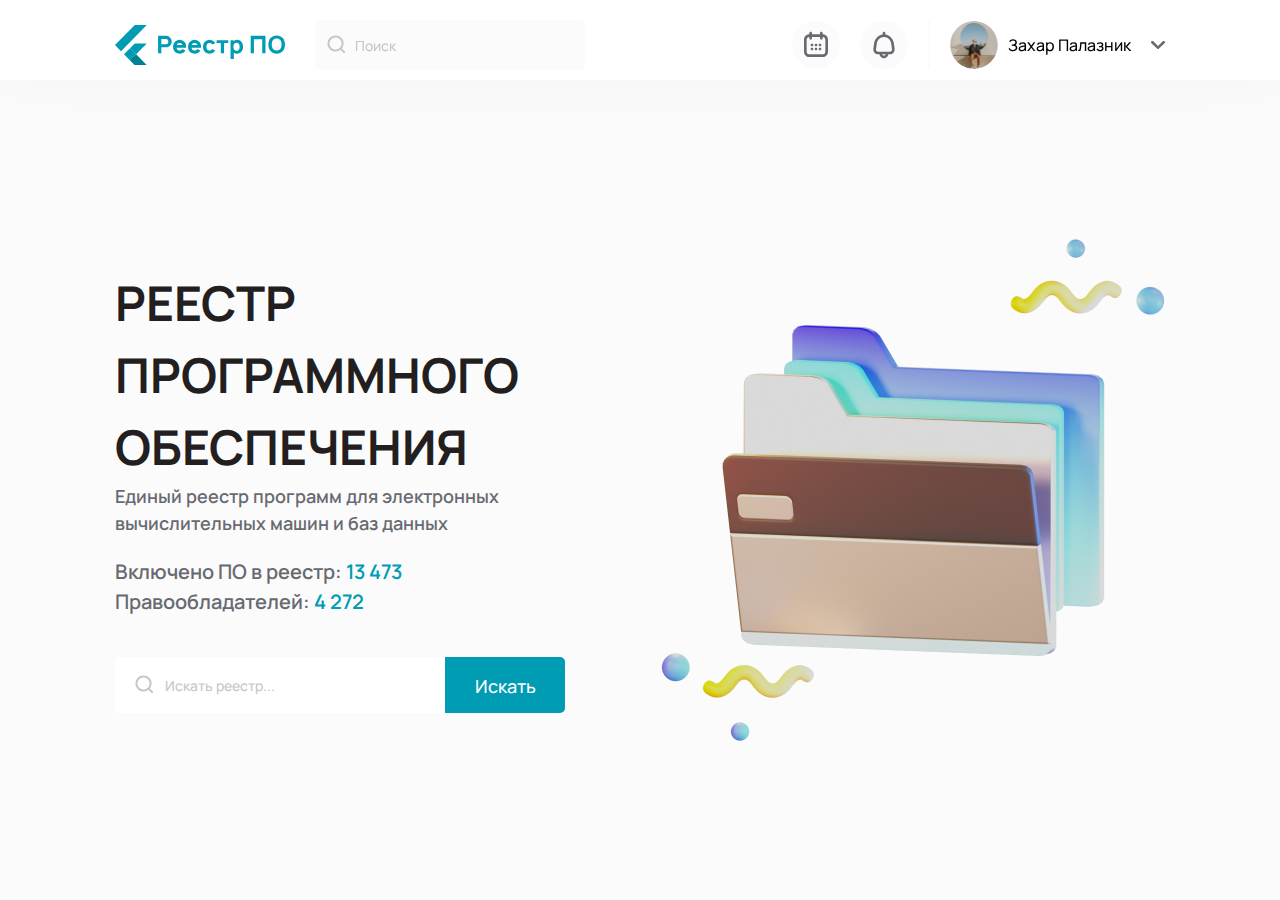
==== index.html @ 606c5840 "feat: add information" ====
<!DOCTYPE html>
<html lang="ru">
  <head>
    <meta charset="UTF-8" />
    <meta http-equiv="X-UA-Compatible" content="IE=edge" />
    <meta name="viewport" content="width=device-width, initial-scale=1.0" />
    <link rel="icon" href="./assets/favicon.svg" />
    <link rel="stylesheet" href="./assets/reset.css" />
    <link rel="stylesheet" href="./assets/font.css" />
    <link rel="stylesheet" href="style.css" />
    <script src="./script.js" type="module"></script>
    <title>Software registry</title>
  </head>
  <body>
    <header class="header">
      <div class="header__wrapper wrapper">
        <div class="header__left-side">
          <a href="#" class="left-side__logo"></a>
          <input type="text" class="left-side__search" placeholder="Поиск" />
        </div>
        <div class="header__right-side">
          <div class="right-side__notes-calendar"></div>
          <div class="right-side__bell"></div>
          <div class="right-side__separation"></div>
          <div class="right-side__info">
            <div class="info__logo"></div>
            <div class="info__name">
              <span class="user-name">Захар Палазник</span>
              <span class="upper-arrow"></span>
            </div>
          </div>
        </div>
      </div>
    </header>
    <section class="information">
      <div class="information__wrapper wrapper">
        <div class="information__right-side">
          <h1 class="right-side__title">Реестр программного обеспечения</h1>
          <p class="right-side__text">
            Единый реестр программ для электронных вычислительных машин и баз
            данных
          </p>
          <p class="right-side__text">
            Включено ПО в реестр: <span class="counter">13 473</span>
          </p>
          <p class="right-side__text">
            Правообладателей: <span class="counter">4 272</span>
          </p>
          <div class="right-side__search-block">
            <input
              type="text"
              class="search-area"
              placeholder="Искать реестр..."
            />
            <button class="search-button">Искать</button>
          </div>
        </div>
        <div class="information__left-side">
          <img
            src="./assets/images/3d-office-work.png"
            class="left-side__office-work"
            alt=""
          />
        </div>
      </div>
    </section>
  </body>
</html>
---- assets/font.css ----
@font-face {
  font-family: 'Manrope';
  src: local('Manrope'),
    url('./font/Manrope-ExtraLight.ttf') format('truetype');
  font-weight: 200;
  font-style: normal;
}

@font-face {
  font-family: 'Manrope';
  src: local('Manrope'),
    url('./font/Manrope-Light.ttf') format('truetype');
  font-weight: 300;
  font-style: normal;
}

@font-face {
  font-family: 'Manrope';
  src: local('Manrope'),
    url('./font/Manrope-Regular.ttf') format('truetype');
  font-weight: 400;
  font-style: normal;
}

@font-face {
  font-family: 'Manrope';
  src: local('Manrope'),
    url('./font/Manrope-Medium.ttf') format('truetype');
  font-weight: 500;
  font-style: normal;
}

@font-face {
  font-family: 'Manrope';
  src: local('Manrope'),
    url('./font/Manrope-SemiBold.ttf') format('truetype');
  font-weight: 600;
  font-style: normal;
}

@font-face {
  font-family: 'Manrope';
  src: local('Manrope'),
    url('./font/Manrope-Bold.ttf') format('truetype');
  font-weight: 700;
  font-style: normal;
}

@font-face {
  font-family: 'Manrope';
  src: local('Manrope'),
    url('./font/Manrope-ExtraBold.ttf') format('truetype');
  font-weight: 800;
  font-style: normal;
}
---- style.css ----
body {
  font-family: 'Manrope', sans-serif;
}

html {
  font-size: 10px;
}

body {
  font-size: 1.6rem;
  font-weight: 500;
  background-color: #ffffff;
}

input {
  outline: none;
  border: none;
  font-size: 1.4rem;
  font-weight: 500;
}

input::-webkit-input-placeholder {
  color: #c6c6c6;
}

input:-ms-input-placeholder {
  color: #c6c6c6;
}

input::-ms-input-placeholder {
  color: #c6c6c6;
}

input::placeholder {
  color: #c6c6c6;
}

h1 {
  font-size: 4.8rem;
  font-weight: 700;
  color: #231f20;
}

h2 {
  font-size: 3.6rem;
  font-weight: 700;
  color: #231f20;
}

.wrapper {
  position: relative;
  max-width: 1400px;
  margin: 0 auto;
}

header {
  width: 100%;
  height: 80px;
  background-color: #ffffff;
  -webkit-filter: drop-shadow(0px 4px 30px rgba(198, 199, 209, 0.1));
          filter: drop-shadow(0px 4px 30px rgba(198, 199, 209, 0.1));
}

.header__wrapper {
  display: -webkit-box;
  display: -ms-flexbox;
  display: flex;
  -webkit-box-pack: justify;
      -ms-flex-pack: justify;
          justify-content: space-between;
  -webkit-box-align: center;
      -ms-flex-align: center;
          align-items: center;
  -webkit-box-orient: horizontal;
  -webkit-box-direction: normal;
      -ms-flex-direction: row;
          flex-direction: row;
  -ms-flex-wrap: nowrap;
      flex-wrap: nowrap;
  width: 100%;
  padding: 20px 115px 20px 115px;
}

.header__wrapper .header__left-side {
  position: relative;
  display: -webkit-box;
  display: -ms-flexbox;
  display: flex;
  -webkit-box-pack: left;
      -ms-flex-pack: left;
          justify-content: left;
  -webkit-box-align: center;
      -ms-flex-align: center;
          align-items: center;
  -webkit-box-orient: horizontal;
  -webkit-box-direction: normal;
      -ms-flex-direction: row;
          flex-direction: row;
  -ms-flex-wrap: nowrap;
      flex-wrap: nowrap;
  width: 100%;
}

.header__wrapper .header__left-side::before {
  z-index: 9;
  position: absolute;
  top: 50%;
  left: 210px;
  width: 24px;
  height: 24px;
  content: '';
  background: no-repeat center/cover url("./assets/icons/search.svg");
  -webkit-transform: translateY(-50%);
          transform: translateY(-50%);
}

.header__wrapper .header__left-side .left-side__logo {
  width: 170px;
  height: 40px;
  background: no-repeat center url("./assets/logo.svg");
}

.header__wrapper .header__left-side .left-side__search {
  position: relative;
  width: 270px;
  padding: 14.5px 186px 14.5px 40px;
  margin: 0 30px;
  border-radius: 5px;
  background-color: #fbfbfb;
}

.header__wrapper .header__right-side {
  display: -webkit-box;
  display: -ms-flexbox;
  display: flex;
  -webkit-box-pack: right;
      -ms-flex-pack: right;
          justify-content: right;
  -webkit-box-align: center;
      -ms-flex-align: center;
          align-items: center;
  -webkit-box-orient: horizontal;
  -webkit-box-direction: normal;
      -ms-flex-direction: row;
          flex-direction: row;
  -ms-flex-wrap: nowrap;
      flex-wrap: nowrap;
  width: 100%;
}

.header__wrapper .header__right-side .right-side__notes-calendar {
  width: 48px;
  height: 48px;
  padding: 12px;
  border-radius: 50%;
  background: #fbfbfb no-repeat center url("./assets/icons/notes-calendar.svg");
  cursor: pointer;
}

.header__wrapper .header__right-side .right-side__bell {
  width: 48px;
  height: 48px;
  padding: 12px;
  margin: 0 20px;
  border-radius: 50%;
  background: #fbfbfb no-repeat center url("./assets/icons/bell.svg");
  cursor: pointer;
}

.header__wrapper .header__right-side .right-side__separation {
  width: 2px;
  height: 48px;
  background-color: #fbfbfb;
}

.header__wrapper .header__right-side .right-side__info {
  display: -webkit-box;
  display: -ms-flexbox;
  display: flex;
  -webkit-box-pack: right;
      -ms-flex-pack: right;
          justify-content: right;
  -webkit-box-align: center;
      -ms-flex-align: center;
          align-items: center;
  -webkit-box-orient: horizontal;
  -webkit-box-direction: normal;
      -ms-flex-direction: row;
          flex-direction: row;
  -ms-flex-wrap: nowrap;
      flex-wrap: nowrap;
  -webkit-column-gap: 10px;
          column-gap: 10px;
  margin: 0 0 0 20px;
}

.header__wrapper .header__right-side .right-side__info .info__logo {
  width: 48px;
  height: 48px;
  border-radius: 50%;
  background: no-repeat center url("./assets/images/user.png");
}

.header__wrapper .header__right-side .right-side__info .info__name {
  display: -webkit-box;
  display: -ms-flexbox;
  display: flex;
  -webkit-box-pack: right;
      -ms-flex-pack: right;
          justify-content: right;
  -webkit-box-align: center;
      -ms-flex-align: center;
          align-items: center;
  -webkit-box-orient: horizontal;
  -webkit-box-direction: normal;
      -ms-flex-direction: row;
          flex-direction: row;
  -ms-flex-wrap: nowrap;
      flex-wrap: nowrap;
}

.header__wrapper .header__right-side .right-side__info .info__name .user-name {
  font-size: 1.6rem;
  font-weight: 500;
}

.header__wrapper .header__right-side .right-side__info .info__name .upper-arrow {
  width: 14px;
  height: 8px;
  margin-left: 20px;
  background: no-repeat center url("./assets/icons/upper-arrow.svg");
  cursor: pointer;
}

.information {
  width: 100%;
  height: calc(100vh - 80px);
  background-color: #fbfbfb;
}

.information__wrapper {
  display: -webkit-box;
  display: -ms-flexbox;
  display: flex;
  -webkit-box-pack: justify;
      -ms-flex-pack: justify;
          justify-content: space-between;
  -webkit-box-align: center;
      -ms-flex-align: center;
          align-items: center;
  -webkit-box-orient: horizontal;
  -webkit-box-direction: normal;
      -ms-flex-direction: row;
          flex-direction: row;
  -ms-flex-wrap: nowrap;
      flex-wrap: nowrap;
  width: 100%;
  height: 100%;
  padding: 0 115px;
}

.information__wrapper .information__right-side {
  width: 450px;
  font-size: 0;
}

.information__wrapper .information__right-side .right-side__title {
  text-transform: uppercase;
}

.information__wrapper .information__right-side .right-side__text {
  font-size: 1.8rem;
  font-weight: 600;
  color: #676a71;
}

.information__wrapper .information__right-side .right-side__text:first-of-type {
  margin-bottom: 20px;
}

.information__wrapper .information__right-side .right-side__text:not(.right-side__text:nth-of-type(1)) {
  font-size: 2rem;
  font-weight: 600;
}

.information__wrapper .information__right-side .right-side__text:last-of-type {
  margin-bottom: 40px;
}

.information__wrapper .information__right-side .right-side__text .counter {
  color: #009cb4;
}

.information__wrapper .information__right-side .right-side__search-block {
  position: relative;
  display: -webkit-box;
  display: -ms-flexbox;
  display: flex;
  -webkit-box-pack: right;
      -ms-flex-pack: right;
          justify-content: right;
  -webkit-box-align: center;
      -ms-flex-align: center;
          align-items: center;
  -webkit-box-orient: horizontal;
  -webkit-box-direction: normal;
      -ms-flex-direction: row;
          flex-direction: row;
  -ms-flex-wrap: nowrap;
      flex-wrap: nowrap;
  height: 56px;
}

.information__wrapper .information__right-side .right-side__search-block::before {
  z-index: 9;
  position: absolute;
  top: 50%;
  left: 17.5px;
  width: 24px;
  height: 24px;
  content: '';
  background: no-repeat center/cover url("./assets/icons/search.svg");
  -webkit-transform: translateY(-50%);
          transform: translateY(-50%);
}

.information__wrapper .information__right-side .right-side__search-block .search-area {
  width: 330px;
  height: 100%;
  padding: 14.5px 17.5px 14.5px 50px;
  border-top-left-radius: 5px;
  border-bottom-left-radius: 5px;
  background-color: #ffffff;
}

.information__wrapper .information__right-side .right-side__search-block .search-button {
  width: 120px;
  height: 100%;
  padding: 15.5px 27.5px;
  outline: none;
  border: none;
  border-top-right-radius: 5px;
  border-bottom-right-radius: 5px;
  font-size: 1.8rem;
  font-weight: 500;
  color: #ffffff;
  background-color: #009cb4;
  cursor: pointer;
}

.information__wrapper .information__left-side {
  width: 505px;
  height: 502px;
}

.information__wrapper .information__left-side .left-side__office-work {
  -o-object-fit: cover;
     object-fit: cover;
}
/*# sourceMappingURL=style.css.map */
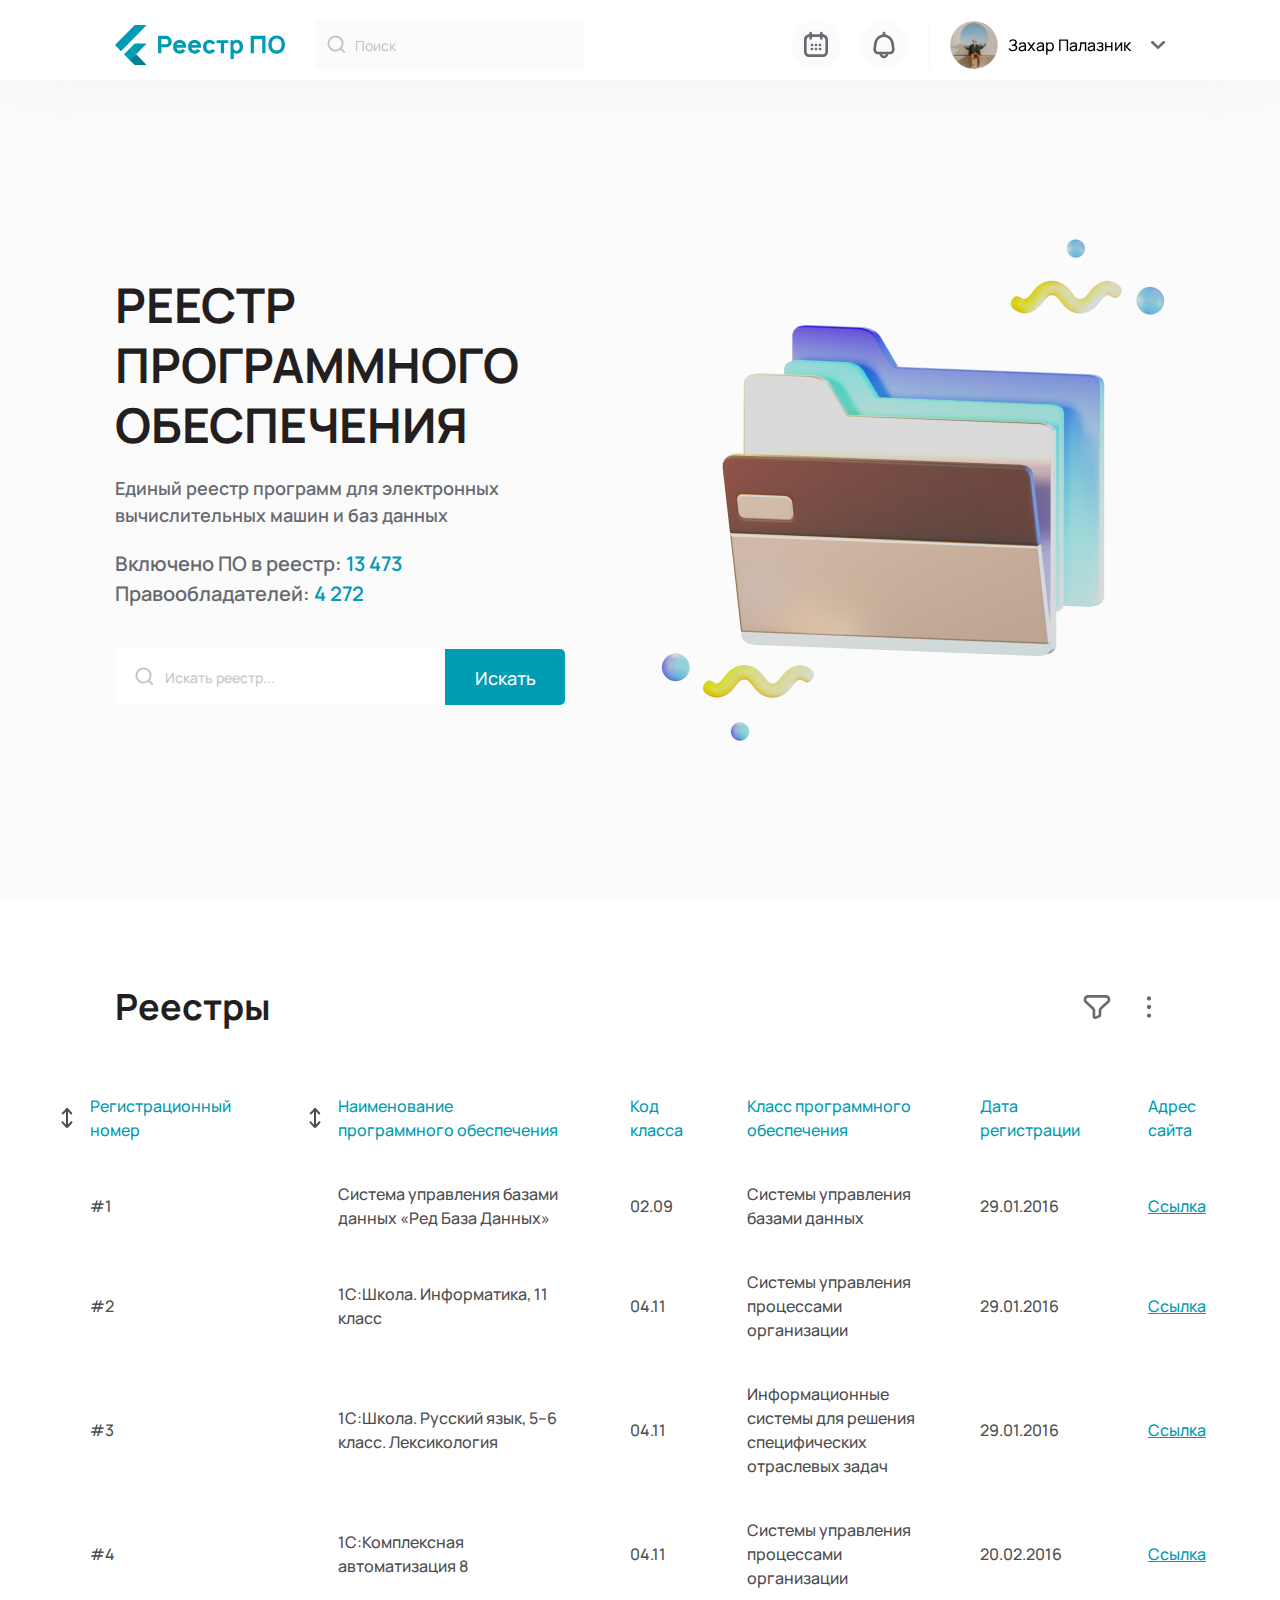
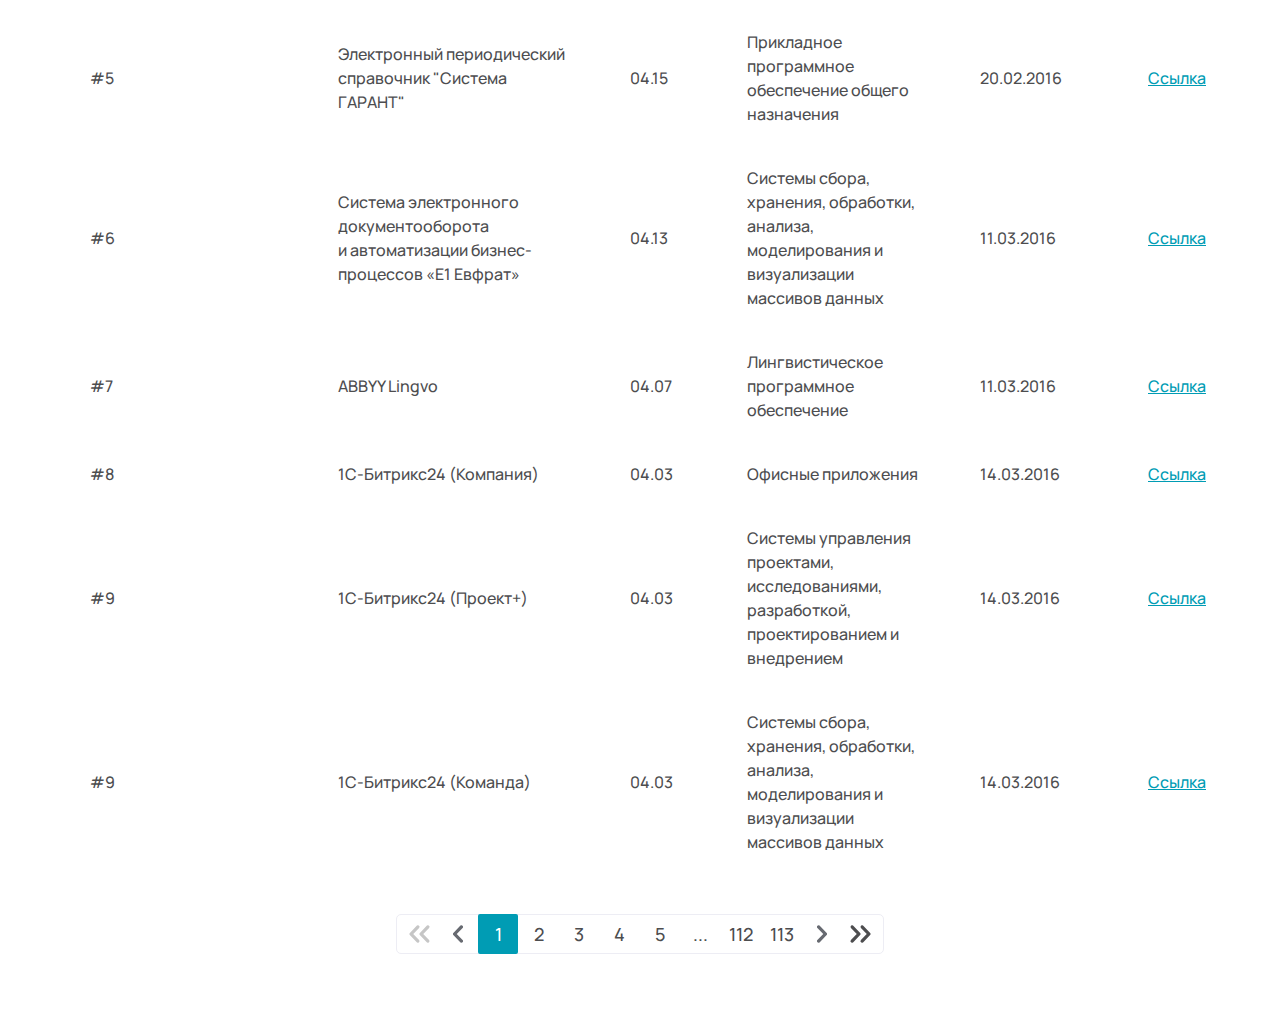
==== commit d344b94b: "feat: add registers" ====
--- a/index.html
+++ b/index.html
@@ -34,19 +34,19 @@
     </header>
     <section class="information">
       <div class="information__wrapper wrapper">
-        <div class="information__right-side">
-          <h1 class="right-side__title">Реестр программного обеспечения</h1>
-          <p class="right-side__text">
+        <div class="information__left-side">
+          <h1 class="left-side__title">Реестр программного обеспечения</h1>
+          <p class="left-side__text">
             Единый реестр программ для электронных вычислительных машин и баз
             данных
           </p>
-          <p class="right-side__text">
+          <p class="left-side__text">
             Включено ПО в реестр: <span class="counter">13 473</span>
           </p>
-          <p class="right-side__text">
+          <p class="left-side__text">
             Правообладателей: <span class="counter">4 272</span>
           </p>
-          <div class="right-side__search-block">
+          <div class="left-side__search-block">
             <input
               type="text"
               class="search-area"
@@ -55,7 +55,7 @@
             <button class="search-button">Искать</button>
           </div>
         </div>
-        <div class="information__left-side">
+        <div class="information__right-side">
           <img
             src="./assets/images/3d-office-work.png"
             class="left-side__office-work"
@@ -64,5 +64,142 @@
         </div>
       </div>
     </section>
+    <section class="registers">
+      <div class="registers__wrapper wrapper">
+        <div class="registers__title">
+          <h2 class="title__description">Реестры</h2>
+          <div class="title__filter">
+            <span class="icon-filter"></span>
+            <span class="icon-dots"></span>
+          </div>
+        </div>
+        <div class="registers__table">
+          <ul class="table__title">
+            <li class="serial-number-t">Регистрационный номер</li>
+            <li class="name-t">Наименование программного обеспечения</li>
+            <li class="code-t">Код класса</li>
+            <li class="class-t">Класс программного обеспечения</li>
+            <li class="date-t">Дата регистрации</li>
+            <li class="link-t">Адрес сайта</li>
+          </ul>
+          <ul class="table__description">
+            <li class="serial-number-d">#1</li>
+            <li class="name-d">
+              Система управления базами данных «Ред База Данных»
+            </li>
+            <li class="code-d">02.09</li>
+            <li class="class-d">Системы управления базами данных</li>
+            <li class="date-d">29.01.2016</li>
+            <li class="link-d"><a href="#">Ссылка</a></li>
+          </ul>
+          <ul class="table__description">
+            <li class="serial-number-d">#2</li>
+            <li class="name-d">1С:Школа. Информатика, 11 класс</li>
+            <li class="code-d">04.11</li>
+            <li class="class-d">Системы управления процессами организации</li>
+            <li class="date-d">29.01.2016</li>
+            <li class="link-d"><a href="#">Ссылка</a></li>
+          </ul>
+          <ul class="table__description">
+            <li class="serial-number-d">#3</li>
+            <li class="name-d">
+              1С:Школа. Русский язык, 5–6 класс. Лексикология
+            </li>
+            <li class="code-d">04.11</li>
+            <li class="class-d">
+              Информационные системы для решения специфических отраслевых задач
+            </li>
+            <li class="date-d">29.01.2016</li>
+            <li class="link-d"><a href="#">Ссылка</a></li>
+          </ul>
+          <ul class="table__description">
+            <li class="serial-number-d">#4</li>
+            <li class="name-d">1С:Комплексная автоматизация 8</li>
+            <li class="code-d">04.11</li>
+            <li class="class-d">Системы управления процессами организации</li>
+            <li class="date-d">20.02.2016</li>
+            <li class="link-d"><a href="#">Ссылка</a></li>
+          </ul>
+          <ul class="table__description">
+            <li class="serial-number-d">#5</li>
+            <li class="name-d">
+              Электронный периодический справочник "Система ГАРАНТ"
+            </li>
+            <li class="code-d">04.15</li>
+            <li class="class-d">
+              Прикладное программное обеспечение общего назначения
+            </li>
+            <li class="date-d">20.02.2016</li>
+            <li class="link-d"><a href="#">Ссылка</a></li>
+          </ul>
+          <ul class="table__description">
+            <li class="serial-number-d">#6</li>
+            <li class="name-d">
+              Система электронного документооборота и автоматизации
+              бизнес-процессов «Е1 Евфрат»
+            </li>
+            <li class="code-d">04.13</li>
+            <li class="class-d">
+              Системы сбора, хранения, обработки, анализа, моделирования и
+              визуализации массивов данных
+            </li>
+            <li class="date-d">11.03.2016</li>
+            <li class="link-d"><a href="#">Ссылка</a></li>
+          </ul>
+          <ul class="table__description">
+            <li class="serial-number-d">#7</li>
+            <li class="name-d">ABBYY Lingvo</li>
+            <li class="code-d">04.07</li>
+            <li class="class-d">Лингвистическое программное обеспечение</li>
+            <li class="date-d">11.03.2016</li>
+            <li class="link-d"><a href="#">Ссылка</a></li>
+          </ul>
+          <ul class="table__description">
+            <li class="serial-number-d">#8</li>
+            <li class="name-d">1С-Битрикс24 (Компания)</li>
+            <li class="code-d">04.03</li>
+            <li class="class-d">Офисные приложения</li>
+            <li class="date-d">14.03.2016</li>
+            <li class="link-d"><a href="#">Ссылка</a></li>
+          </ul>
+          <ul class="table__description">
+            <li class="serial-number-d">#9</li>
+            <li class="name-d">1С-Битрикс24 (Проект+)</li>
+            <li class="code-d">04.03</li>
+            <li class="class-d">
+              Системы управления проектами, исследованиями, разработкой,
+              проектированием и внедрением
+            </li>
+            <li class="date-d">14.03.2016</li>
+            <li class="link-d"><a href="#">Ссылка</a></li>
+          </ul>
+          <ul class="table__description">
+            <li class="serial-number-d">#9</li>
+            <li class="name-d">1С-Битрикс24 (Команда)</li>
+            <li class="code-d">04.03</li>
+            <li class="class-d">
+              Системы сбора, хранения, обработки, анализа, моделирования и
+              визуализации массивов данных
+            </li>
+            <li class="date-d">14.03.2016</li>
+            <li class="link-d"><a href="#">Ссылка</a></li>
+          </ul>
+        </div>
+        <ul class="registers__pagination">
+          <li class="pagination__chevron-left"></li>
+          <li class="pagination__arrow-left"></li>
+          <li class="pagination__number number-active">1</li>
+          <li class="pagination__number">2</li>
+          <li class="pagination__number">3</li>
+          <li class="pagination__number">4</li>
+          <li class="pagination__number">5</li>
+          <li class="pagination__dots">...</li>
+          <li class="pagination__number">112</li>
+          <li class="pagination__number">113</li>
+          <li class="pagination__arrow-right"></li>
+          <li class="pagination__chevron-right"></li>
+        </ul>
+      </div>
+    </section>
   </body>
 </html>
--- a/style.css
+++ b/style.css
@@ -10,6 +10,18 @@
   font-size: 1.6rem;
   font-weight: 500;
   background-color: #ffffff;
+}
+
+h1 {
+  font-size: 4.8rem;
+  font-weight: 700;
+  color: #231f20;
+}
+
+h2 {
+  font-size: 3.6rem;
+  font-weight: 700;
+  color: #231f20;
 }
 
 input {
@@ -33,18 +45,6 @@
 
 input::placeholder {
   color: #c6c6c6;
-}
-
-h1 {
-  font-size: 4.8rem;
-  font-weight: 700;
-  color: #231f20;
-}
-
-h2 {
-  font-size: 3.6rem;
-  font-weight: 700;
-  color: #231f20;
 }
 
 .wrapper {
@@ -259,39 +259,41 @@
   padding: 0 115px;
 }
 
-.information__wrapper .information__right-side {
+.information__wrapper .information__left-side {
   width: 450px;
   font-size: 0;
 }
 
-.information__wrapper .information__right-side .right-side__title {
+.information__wrapper .information__left-side .left-side__title {
   text-transform: uppercase;
-}
-
-.information__wrapper .information__right-side .right-side__text {
+  line-height: 6rem;
+  margin-bottom: 20px;
+}
+
+.information__wrapper .information__left-side .left-side__text {
   font-size: 1.8rem;
   font-weight: 600;
   color: #676a71;
 }
 
-.information__wrapper .information__right-side .right-side__text:first-of-type {
+.information__wrapper .information__left-side .left-side__text:first-of-type {
   margin-bottom: 20px;
 }
 
-.information__wrapper .information__right-side .right-side__text:not(.right-side__text:nth-of-type(1)) {
+.information__wrapper .information__left-side .left-side__text:not(.left-side__text:nth-of-type(1)) {
   font-size: 2rem;
   font-weight: 600;
 }
 
-.information__wrapper .information__right-side .right-side__text:last-of-type {
+.information__wrapper .information__left-side .left-side__text:last-of-type {
   margin-bottom: 40px;
 }
 
-.information__wrapper .information__right-side .right-side__text .counter {
+.information__wrapper .information__left-side .left-side__text .counter {
   color: #009cb4;
 }
 
-.information__wrapper .information__right-side .right-side__search-block {
+.information__wrapper .information__left-side .left-side__search-block {
   position: relative;
   display: -webkit-box;
   display: -ms-flexbox;
@@ -311,7 +313,7 @@
   height: 56px;
 }
 
-.information__wrapper .information__right-side .right-side__search-block::before {
+.information__wrapper .information__left-side .left-side__search-block::before {
   z-index: 9;
   position: absolute;
   top: 50%;
@@ -324,7 +326,7 @@
           transform: translateY(-50%);
 }
 
-.information__wrapper .information__right-side .right-side__search-block .search-area {
+.information__wrapper .information__left-side .left-side__search-block .search-area {
   width: 330px;
   height: 100%;
   padding: 14.5px 17.5px 14.5px 50px;
@@ -333,7 +335,7 @@
   background-color: #ffffff;
 }
 
-.information__wrapper .information__right-side .right-side__search-block .search-button {
+.information__wrapper .information__left-side .left-side__search-block .search-button {
   width: 120px;
   height: 100%;
   padding: 15.5px 27.5px;
@@ -348,13 +350,283 @@
   cursor: pointer;
 }
 
-.information__wrapper .information__left-side {
+.information__wrapper .information__right-side {
   width: 505px;
   height: 502px;
 }
 
-.information__wrapper .information__left-side .left-side__office-work {
+.information__wrapper .information__right-side .left-side__office-work {
   -o-object-fit: cover;
      object-fit: cover;
 }
+
+.registers {
+  width: 100%;
+  background-color: #ffffff;
+}
+
+.registers__wrapper {
+  display: -webkit-box;
+  display: -ms-flexbox;
+  display: flex;
+  -webkit-box-pack: justify;
+      -ms-flex-pack: justify;
+          justify-content: space-between;
+  -webkit-box-align: center;
+      -ms-flex-align: center;
+          align-items: center;
+  -webkit-box-orient: vertical;
+  -webkit-box-direction: normal;
+      -ms-flex-direction: column;
+          flex-direction: column;
+  -ms-flex-wrap: nowrap;
+      flex-wrap: nowrap;
+  padding: 80px 115px;
+}
+
+.registers__wrapper .registers__title {
+  display: -webkit-box;
+  display: -ms-flexbox;
+  display: flex;
+  -webkit-box-pack: justify;
+      -ms-flex-pack: justify;
+          justify-content: space-between;
+  -webkit-box-align: center;
+      -ms-flex-align: center;
+          align-items: center;
+  -webkit-box-orient: horizontal;
+  -webkit-box-direction: normal;
+      -ms-flex-direction: row;
+          flex-direction: row;
+  -ms-flex-wrap: nowrap;
+      flex-wrap: nowrap;
+  width: 100%;
+  margin-bottom: 40px;
+}
+
+.registers__wrapper .registers__title .title__filter {
+  display: -webkit-box;
+  display: -ms-flexbox;
+  display: flex;
+  -webkit-box-pack: end;
+      -ms-flex-pack: end;
+          justify-content: flex-end;
+  -webkit-box-align: center;
+      -ms-flex-align: center;
+          align-items: center;
+  -webkit-box-orient: horizontal;
+  -webkit-box-direction: normal;
+      -ms-flex-direction: row;
+          flex-direction: row;
+  -ms-flex-wrap: nowrap;
+      flex-wrap: nowrap;
+  -webkit-column-gap: 20px;
+          column-gap: 20px;
+  width: 100%;
+}
+
+.registers__wrapper .registers__title .title__filter .icon-filter,
+.registers__wrapper .registers__title .title__filter .icon-dots {
+  width: 32px;
+  height: 32px;
+  cursor: pointer;
+}
+
+.registers__wrapper .registers__title .title__filter .icon-filter {
+  background: no-repeat center url("./assets/icons/filter.svg");
+}
+
+.registers__wrapper .registers__title .title__filter .icon-dots {
+  background: no-repeat center url("./assets/icons/three-dots-vertical.svg");
+}
+
+.registers__wrapper .registers__table {
+  display: -webkit-box;
+  display: -ms-flexbox;
+  display: flex;
+  -webkit-box-pack: justify;
+      -ms-flex-pack: justify;
+          justify-content: space-between;
+  -webkit-box-align: start;
+      -ms-flex-align: start;
+          align-items: flex-start;
+  -webkit-box-orient: vertical;
+  -webkit-box-direction: normal;
+      -ms-flex-direction: column;
+          flex-direction: column;
+  -ms-flex-wrap: nowrap;
+      flex-wrap: nowrap;
+  margin-bottom: 40px;
+}
+
+.registers__wrapper .registers__table .table__title,
+.registers__wrapper .registers__table .table__description {
+  display: -webkit-box;
+  display: -ms-flexbox;
+  display: flex;
+  -webkit-box-pack: justify;
+      -ms-flex-pack: justify;
+          justify-content: space-between;
+  -webkit-box-align: center;
+      -ms-flex-align: center;
+          align-items: center;
+  -webkit-box-orient: horizontal;
+  -webkit-box-direction: normal;
+      -ms-flex-direction: row;
+          flex-direction: row;
+  -ms-flex-wrap: nowrap;
+      flex-wrap: nowrap;
+  -webkit-column-gap: 60px;
+          column-gap: 60px;
+  width: 100%;
+  font-size: 0;
+}
+
+.registers__wrapper .registers__table .table__title li,
+.registers__wrapper .registers__table .table__description li {
+  padding: 20px 0;
+  font-size: 1.6rem;
+  font-weight: 500;
+  color: #4d4d4f;
+}
+
+.registers__wrapper .registers__table .table__title li:nth-child(1),
+.registers__wrapper .registers__table .table__description li:nth-child(1) {
+  padding-left: 35px;
+  width: 188px;
+}
+
+.registers__wrapper .registers__table .table__title li:nth-child(2),
+.registers__wrapper .registers__table .table__description li:nth-child(2) {
+  padding-left: 35px;
+  width: 267px;
+}
+
+.registers__wrapper .registers__table .table__title li:nth-child(3),
+.registers__wrapper .registers__table .table__description li:nth-child(3) {
+  width: 57px;
+}
+
+.registers__wrapper .registers__table .table__title li:nth-child(4),
+.registers__wrapper .registers__table .table__description li:nth-child(4) {
+  width: 173px;
+}
+
+.registers__wrapper .registers__table .table__title li:nth-child(5),
+.registers__wrapper .registers__table .table__description li:nth-child(5) {
+  width: 108px;
+}
+
+.registers__wrapper .registers__table .table__title li:nth-child(6),
+.registers__wrapper .registers__table .table__description li:nth-child(6) {
+  width: 77px;
+}
+
+.registers__wrapper .registers__table .table__title .link-d a,
+.registers__wrapper .registers__table .table__description .link-d a {
+  color: #009cb4;
+}
+
+.registers__wrapper .registers__table .table__title li {
+  position: relative;
+  color: #009cb4;
+}
+
+.registers__wrapper .registers__table .table__title li:nth-child(1)::before, .registers__wrapper .registers__table .table__title li:nth-child(2)::before {
+  z-index: 9;
+  position: absolute;
+  top: 50%;
+  left: 0;
+  width: 24px;
+  height: 24px;
+  content: '';
+  background: no-repeat center/cover url("./assets/icons/arrow-left-right.svg");
+  -webkit-transform: translateY(-50%) rotate(90deg);
+          transform: translateY(-50%) rotate(90deg);
+  cursor: pointer;
+}
+
+.registers__wrapper .registers__pagination {
+  display: -webkit-box;
+  display: -ms-flexbox;
+  display: flex;
+  -webkit-box-pack: justify;
+      -ms-flex-pack: justify;
+          justify-content: space-between;
+  -webkit-box-align: center;
+      -ms-flex-align: center;
+          align-items: center;
+  -webkit-box-orient: horizontal;
+  -webkit-box-direction: normal;
+      -ms-flex-direction: row;
+          flex-direction: row;
+  -ms-flex-wrap: nowrap;
+      flex-wrap: nowrap;
+  width: 488px;
+  height: 40px;
+  border: 1px solid #ededf4;
+  border-radius: 5px;
+  font-size: 0;
+}
+
+.registers__wrapper .registers__pagination li {
+  display: -webkit-box;
+  display: -ms-flexbox;
+  display: flex;
+  -webkit-box-pack: center;
+      -ms-flex-pack: center;
+          justify-content: center;
+  -webkit-box-align: center;
+      -ms-flex-align: center;
+          align-items: center;
+  -webkit-box-orient: horizontal;
+  -webkit-box-direction: normal;
+      -ms-flex-direction: row;
+          flex-direction: row;
+  -ms-flex-wrap: nowrap;
+      flex-wrap: nowrap;
+  width: 40px;
+  height: 40px;
+  border-radius: 2px;
+  font-size: 1.8rem;
+  font-weight: 500;
+  color: #4d4d4f;
+}
+
+.registers__wrapper .registers__pagination li:not(.pagination__dots) {
+  cursor: pointer;
+}
+
+.registers__wrapper .registers__pagination .pagination__chevron-left {
+  background: no-repeat center/cover url("./assets/icons/double-upper-arrow-custom.svg");
+  -webkit-transform: rotate(-90deg);
+          transform: rotate(-90deg);
+}
+
+.registers__wrapper .registers__pagination .pagination__chevron-right {
+  background: no-repeat center/cover url("./assets/icons/double-upper-arrow-default.svg");
+  -webkit-transform: rotate(90deg);
+          transform: rotate(90deg);
+}
+
+.registers__wrapper .registers__pagination .pagination__arrow-left {
+  background: no-repeat center/cover url("./assets/icons/upper-arrow.svg");
+  -webkit-transform: rotate(90deg);
+          transform: rotate(90deg);
+}
+
+.registers__wrapper .registers__pagination .pagination__arrow-right {
+  background: no-repeat center/cover url("./assets/icons/upper-arrow.svg");
+  -webkit-transform: rotate(-90deg);
+          transform: rotate(-90deg);
+}
+
+.registers__wrapper .registers__pagination .pagination__dots {
+  cursor: default;
+}
+
+.registers__wrapper .registers__pagination .number-active {
+  color: #ffffff;
+  background-color: #009cb4;
+}
 /*# sourceMappingURL=style.css.map */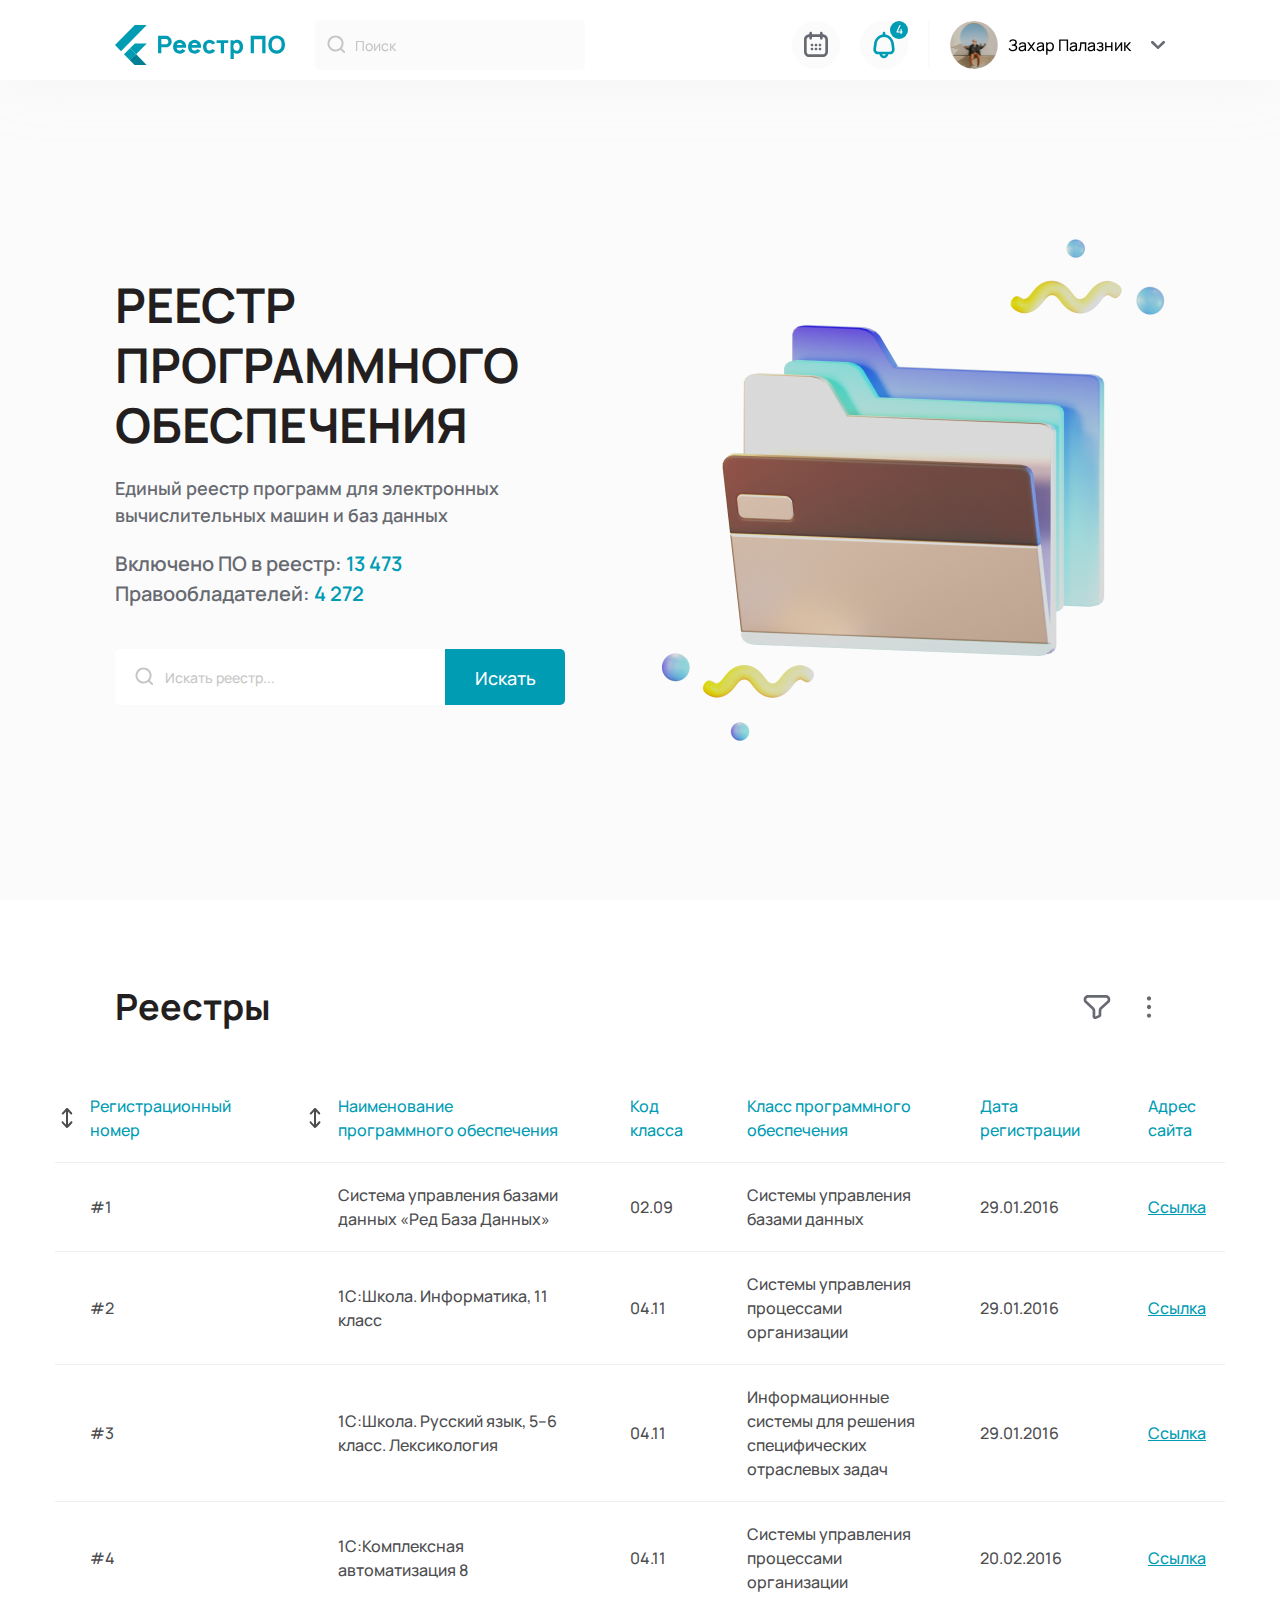
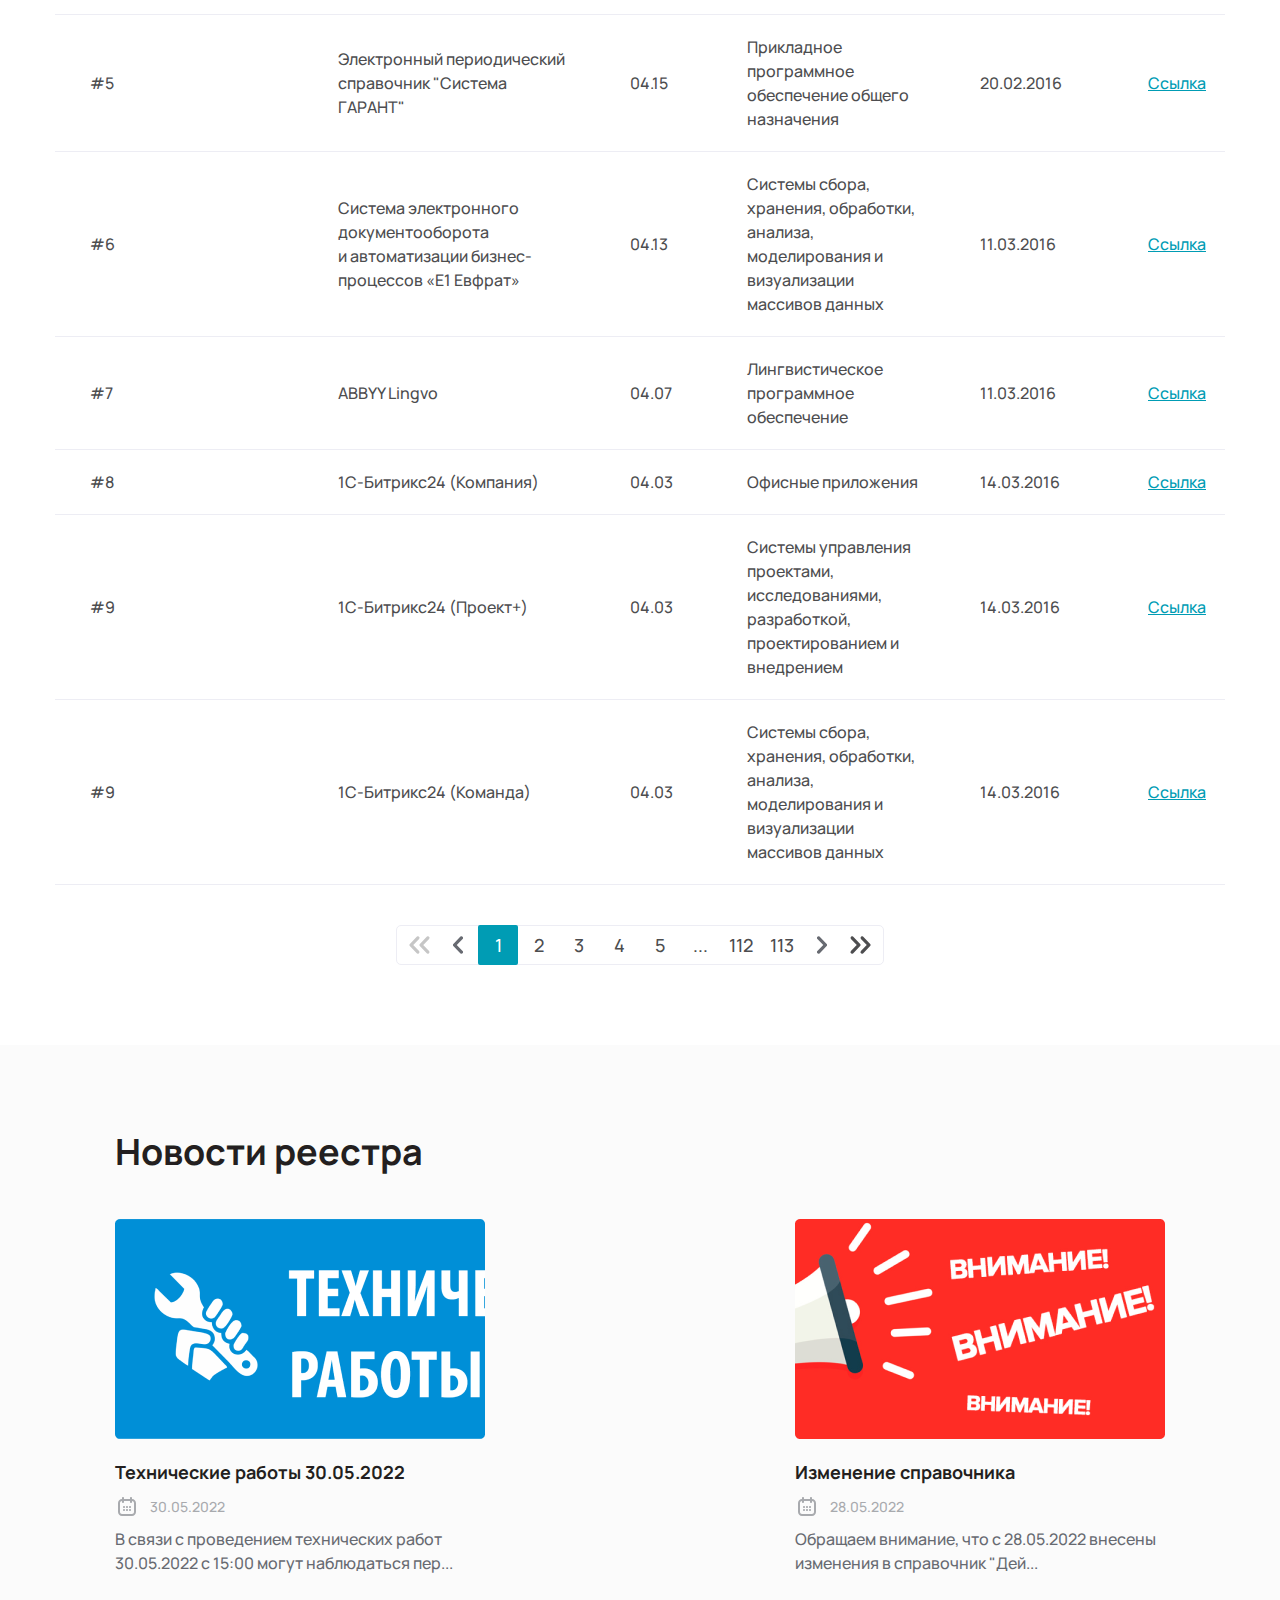
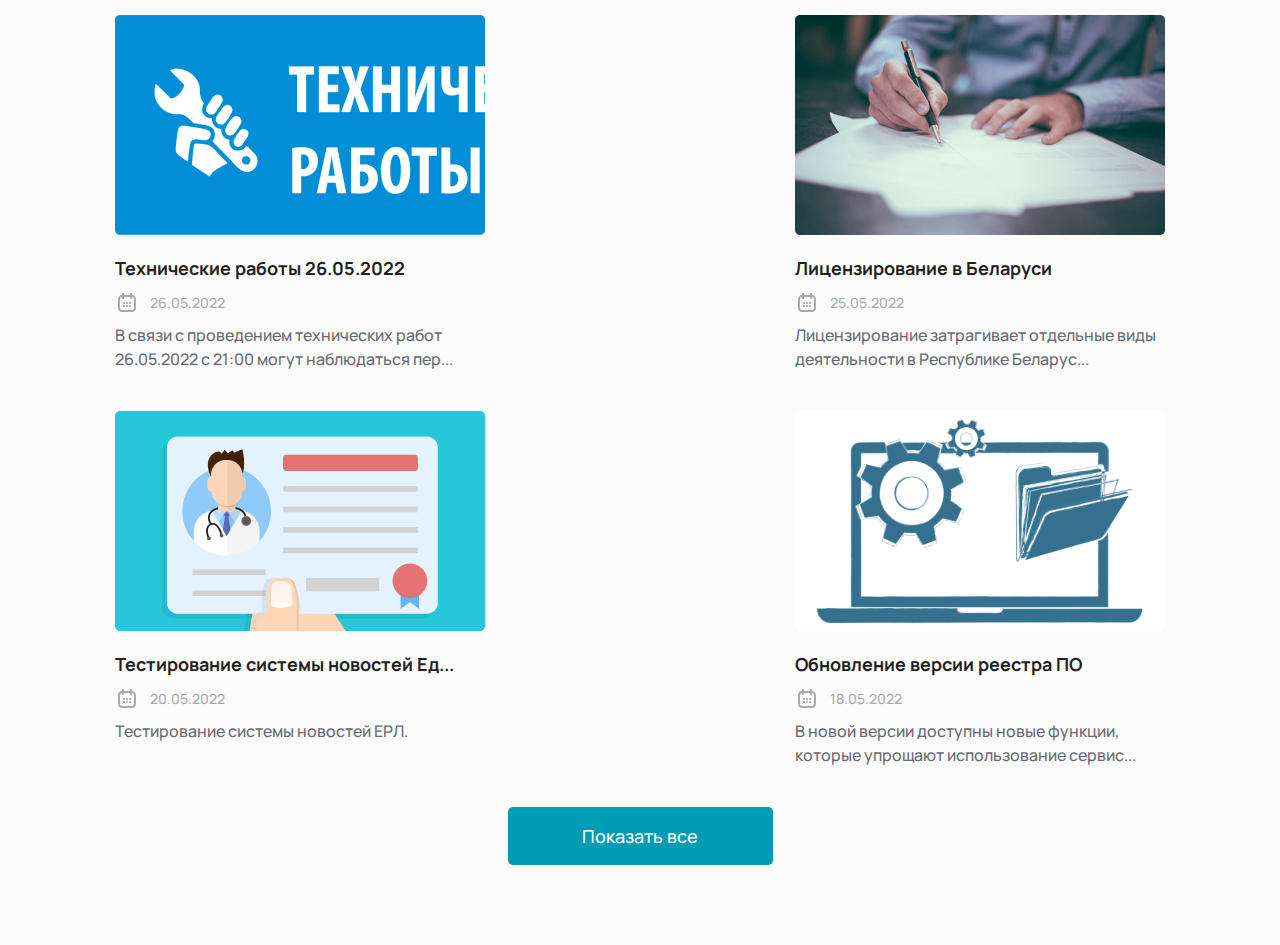
==== commit b964d1e2: "feat: add information" ====
--- a/index.html
+++ b/index.html
@@ -32,6 +32,7 @@
         </div>
       </div>
     </header>
+
     <section class="information">
       <div class="information__wrapper wrapper">
         <div class="information__left-side">
@@ -64,6 +65,7 @@
         </div>
       </div>
     </section>
+
     <section class="registers">
       <div class="registers__wrapper wrapper">
         <div class="registers__title">
@@ -201,5 +203,79 @@
         </ul>
       </div>
     </section>
+
+    <section class="news">
+      <div class="news__wrapper wrapper">
+        <div class="news__title">
+          <h2 class="title__description">Новости реестра</h2>
+        </div>
+        <div class="news__headlines">
+          <div class="headlines__item">
+            <a href="#" class="item__link"
+              ><img src="./assets/images/engineering-works.png" alt=""
+            /></a>
+            <h3 class="item__title">Технические работы 30.05.2022</h3>
+            <p class="item__date">30.05.2022</p>
+            <p class="item__text-preview">
+              В связи с проведением технических работ 30.05.2022 с 15:00 могут
+              наблюдаться пер...
+            </p>
+          </div>
+          <div class="headlines__item">
+            <a href="#" class="item__link"
+              ><img src="./assets/images/warning.png" alt=""
+            /></a>
+            <h3 class="item__title">Изменение справочника</h3>
+            <p class="item__date">28.05.2022</p>
+            <p class="item__text-preview">
+              Обращаем внимание, что с 28.05.2022 внесены изменения в справочник
+              "Дей...
+            </p>
+          </div>
+          <div class="headlines__item">
+            <a href="#" class="item__link"
+              ><img src="./assets/images/engineering-works.png" alt=""
+            /></a>
+            <h3 class="item__title">Технические работы 26.05.2022</h3>
+            <p class="item__date">26.05.2022</p>
+            <p class="item__text-preview">
+              В связи с проведением технических работ 26.05.2022 с 21:00 могут
+              наблюдаться пер...
+            </p>
+          </div>
+          <div class="headlines__item">
+            <a href="#" class="item__link"
+              ><img src="./assets/images/hand.png" alt=""
+            /></a>
+            <h3 class="item__title">Лицензирование в Беларуси</h3>
+            <p class="item__date">25.05.2022</p>
+            <p class="item__text-preview">
+              Лицензирование затрагивает отдельные виды деятельности в
+              Республике Беларус...
+            </p>
+          </div>
+          <div class="headlines__item">
+            <a href="#" class="item__link"
+              ><img src="./assets/images/card.png" alt=""
+            /></a>
+            <h3 class="item__title">Тестирование системы новостей Ед...</h3>
+            <p class="item__date">20.05.2022</p>
+            <p class="item__text-preview">Тестирование системы новостей ЕРЛ.</p>
+          </div>
+          <div class="headlines__item">
+            <a href="#" class="item__link"
+              ><img src="./assets/images/notebook.png" alt=""
+            /></a>
+            <h3 class="item__title">Обновление версии реестра ПО</h3>
+            <p class="item__date">18.05.2022</p>
+            <p class="item__text-preview">
+              В новой версии доступны новые функции, которые упрощают
+              использование сервис...
+            </p>
+          </div>
+        </div>
+        <a href="#" class="news__link">Показать все</a>
+      </div>
+    </section>
   </body>
 </html>
--- a/style.css
+++ b/style.css
@@ -20,6 +20,12 @@
 
 h2 {
   font-size: 3.6rem;
+  font-weight: 700;
+  color: #231f20;
+}
+
+h3 {
+  font-size: 1.8rem;
   font-weight: 700;
   color: #231f20;
 }
@@ -153,18 +159,49 @@
   height: 48px;
   padding: 12px;
   border-radius: 50%;
-  background: #fbfbfb no-repeat center url("./assets/icons/notes-calendar.svg");
+  background: #fbfbfb no-repeat center url("./assets/icons/notes-calendar-default.svg");
   cursor: pointer;
 }
 
 .header__wrapper .header__right-side .right-side__bell {
+  position: relative;
   width: 48px;
   height: 48px;
   padding: 12px;
   margin: 0 20px;
   border-radius: 50%;
-  background: #fbfbfb no-repeat center url("./assets/icons/bell.svg");
+  background: #fbfbfb no-repeat center url("./assets/icons/bell-custom.svg");
   cursor: pointer;
+}
+
+.header__wrapper .header__right-side .right-side__bell:after {
+  z-index: 9;
+  position: absolute;
+  top: 0;
+  right: 0;
+  display: -webkit-box;
+  display: -ms-flexbox;
+  display: flex;
+  -webkit-box-pack: center;
+      -ms-flex-pack: center;
+          justify-content: center;
+  -webkit-box-align: center;
+      -ms-flex-align: center;
+          align-items: center;
+  -webkit-box-orient: horizontal;
+  -webkit-box-direction: normal;
+      -ms-flex-direction: row;
+          flex-direction: row;
+  -ms-flex-wrap: nowrap;
+      flex-wrap: nowrap;
+  width: 18px;
+  height: 18px;
+  content: '4';
+  border-radius: 50%;
+  font-size: 1.2rem;
+  font-weight: 500;
+  color: #ffffff;
+  background-color: #009cb4;
 }
 
 .header__wrapper .header__right-side .right-side__separation {
@@ -479,6 +516,7 @@
   -webkit-column-gap: 60px;
           column-gap: 60px;
   width: 100%;
+  border-bottom: 1px solid #ededf4;
   font-size: 0;
 }
 
@@ -629,4 +667,116 @@
   color: #ffffff;
   background-color: #009cb4;
 }
+
+.news {
+  width: 100%;
+  background-color: #fbfbfb;
+}
+
+.news__wrapper {
+  display: -webkit-box;
+  display: -ms-flexbox;
+  display: flex;
+  -webkit-box-pack: center;
+      -ms-flex-pack: center;
+          justify-content: center;
+  -webkit-box-align: start;
+      -ms-flex-align: start;
+          align-items: flex-start;
+  -webkit-box-orient: vertical;
+  -webkit-box-direction: normal;
+      -ms-flex-direction: column;
+          flex-direction: column;
+  -ms-flex-wrap: nowrap;
+      flex-wrap: nowrap;
+  padding: 80px 115px;
+}
+
+.news__wrapper .news__title {
+  margin-bottom: 40px;
+}
+
+.news__wrapper .news__headlines {
+  display: -webkit-box;
+  display: -ms-flexbox;
+  display: flex;
+  -webkit-box-pack: justify;
+      -ms-flex-pack: justify;
+          justify-content: space-between;
+  -webkit-box-align: start;
+      -ms-flex-align: start;
+          align-items: flex-start;
+  -webkit-box-orient: horizontal;
+  -webkit-box-direction: normal;
+      -ms-flex-direction: row;
+          flex-direction: row;
+  -ms-flex-wrap: wrap;
+      flex-wrap: wrap;
+  row-gap: 40px;
+  -webkit-column-gap: 30px;
+          column-gap: 30px;
+  width: 100%;
+  margin-bottom: 40px;
+}
+
+.news__wrapper .news__headlines .headlines__item {
+  display: -webkit-box;
+  display: -ms-flexbox;
+  display: flex;
+  -webkit-box-pack: start;
+      -ms-flex-pack: start;
+          justify-content: flex-start;
+  -webkit-box-align: start;
+      -ms-flex-align: start;
+          align-items: flex-start;
+  -webkit-box-orient: vertical;
+  -webkit-box-direction: normal;
+      -ms-flex-direction: column;
+          flex-direction: column;
+  -ms-flex-wrap: nowrap;
+      flex-wrap: nowrap;
+  width: 370px;
+}
+
+.news__wrapper .news__headlines .headlines__item .item__link {
+  margin-bottom: 20px;
+}
+
+.news__wrapper .news__headlines .headlines__item .item__date {
+  position: relative;
+  padding: 10px 0 10px 35px;
+  font-size: 1.4rem;
+  font-weight: 500;
+  color: #a8aaae;
+}
+
+.news__wrapper .news__headlines .headlines__item .item__date::before {
+  z-index: 9;
+  position: absolute;
+  top: 50%;
+  left: 0;
+  width: 24px;
+  height: 24px;
+  content: '';
+  background: no-repeat center/contain url("./assets/icons/notes-calendar-custom.svg");
+  -webkit-transform: translateY(-50%);
+          transform: translateY(-50%);
+}
+
+.news__wrapper .news__headlines .headlines__item .item__text-preview {
+  color: #676a71;
+}
+
+.news__wrapper .news__link {
+  -ms-flex-item-align: center;
+      -ms-grid-row-align: center;
+      align-self: center;
+  padding: 15.5px 74.5px;
+  border-radius: 5px;
+  font-size: 1.8rem;
+  font-weight: 500;
+  color: #ffffff;
+  text-decoration: none;
+  background-color: #009cb4;
+}
 /*# sourceMappingURL=style.css.map */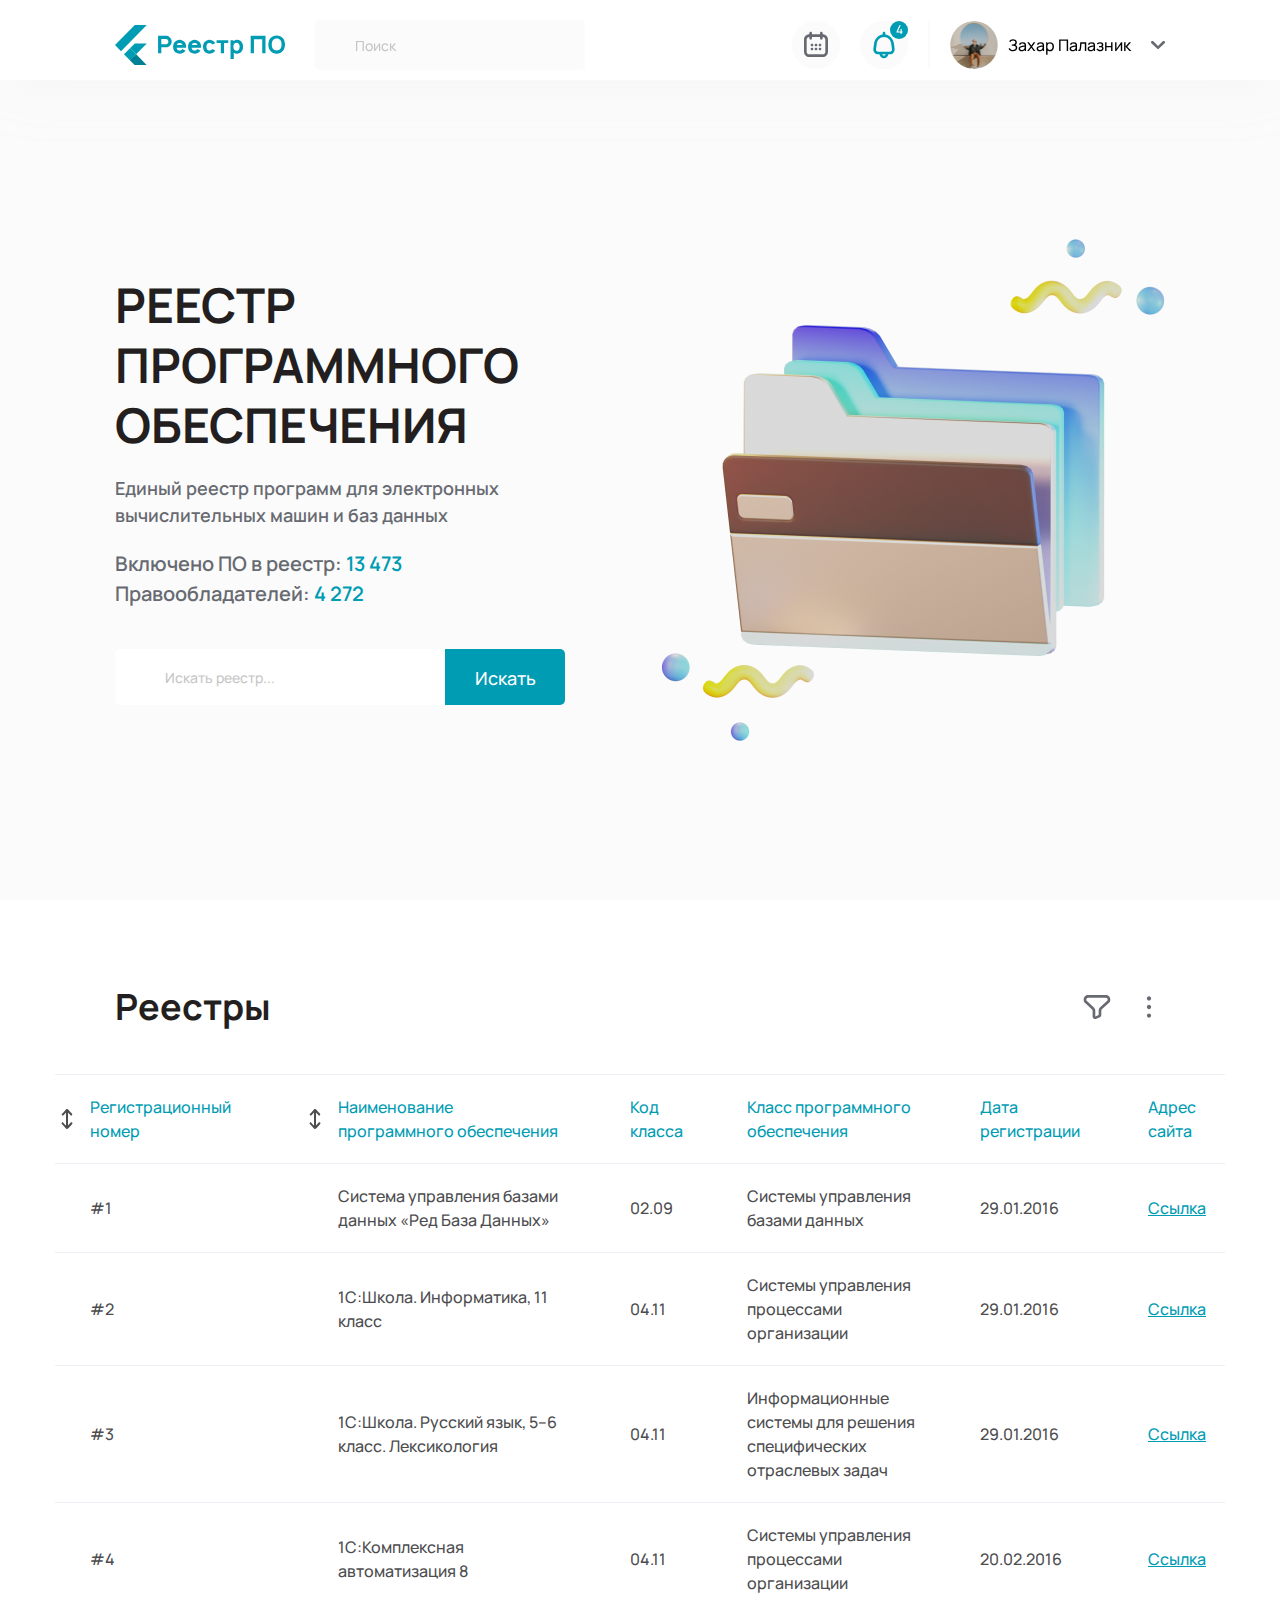
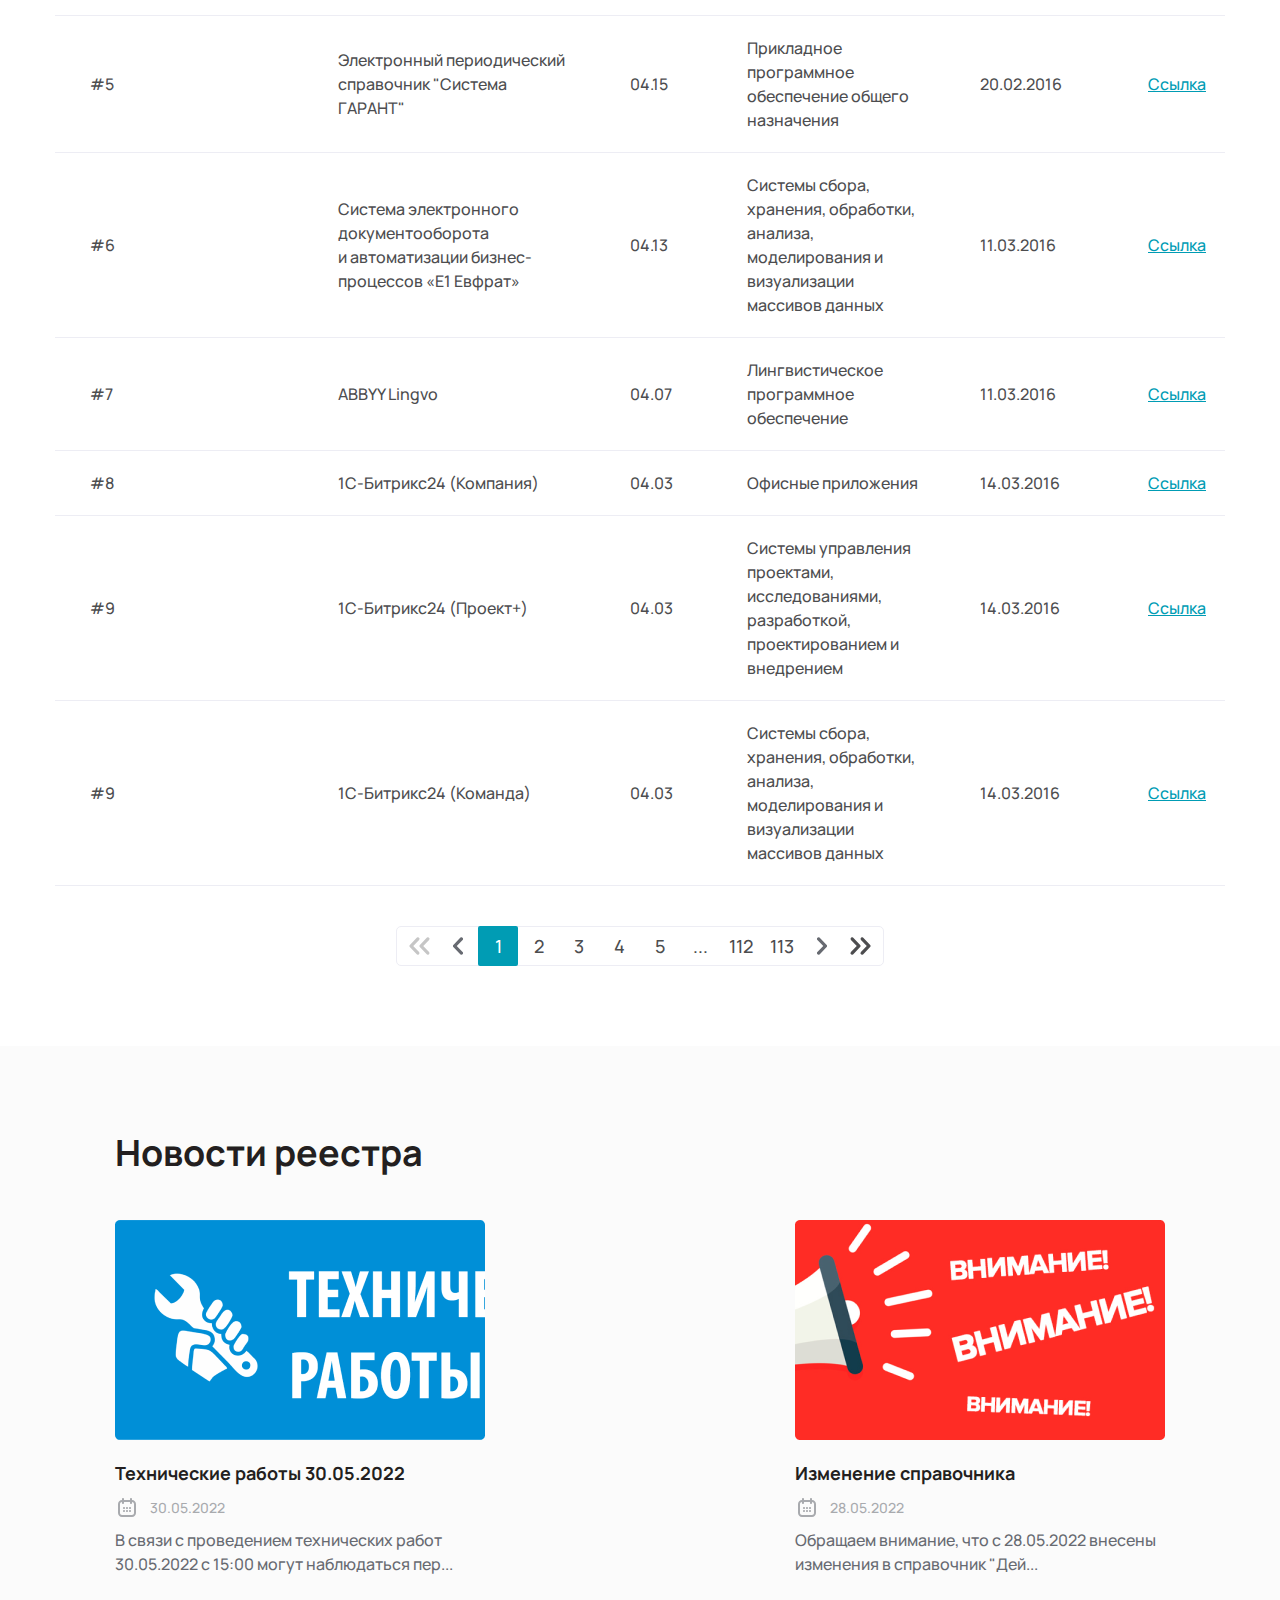
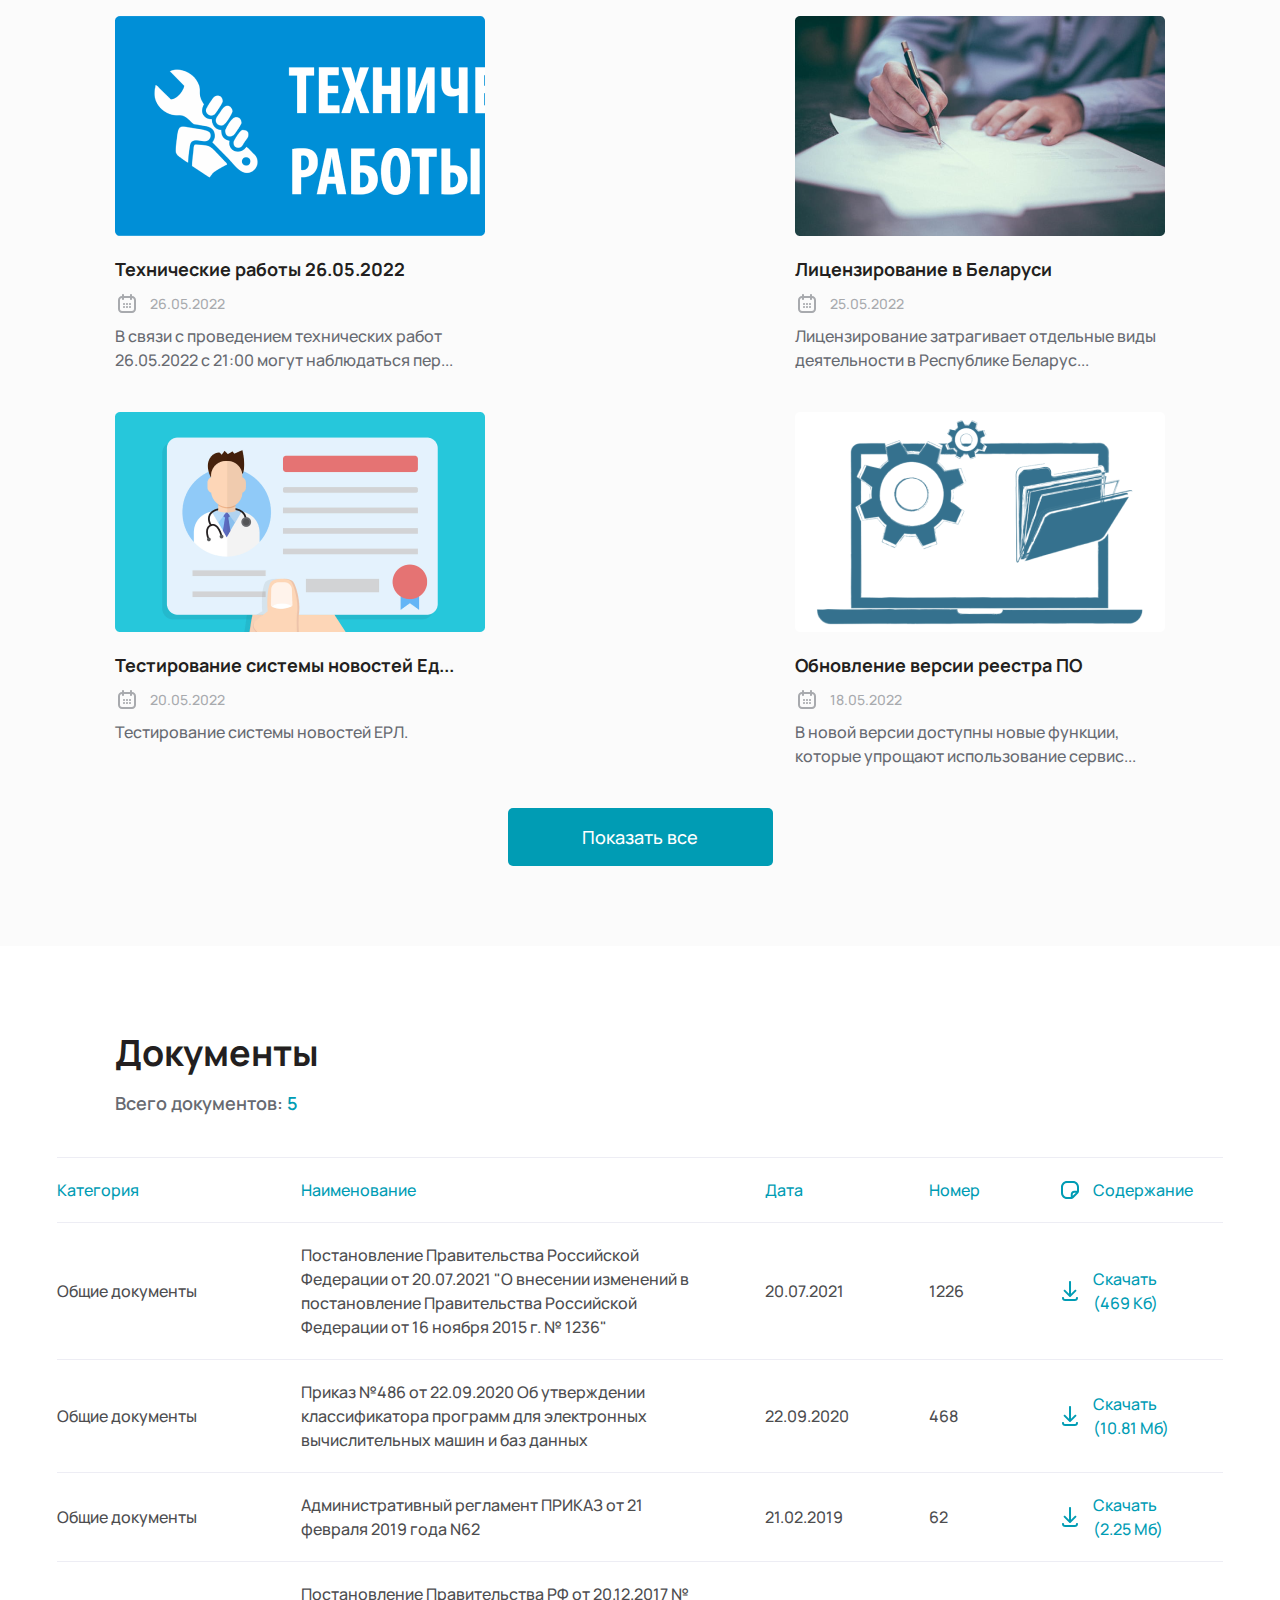
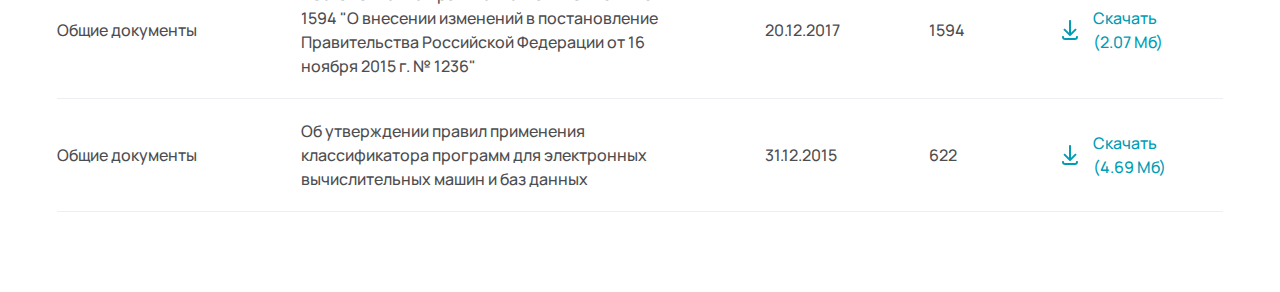
==== commit 3dfd1232: "feat: add documents" ====
--- a/index.html
+++ b/index.html
@@ -277,5 +277,101 @@
         <a href="#" class="news__link">Показать все</a>
       </div>
     </section>
+
+    <section class="documents">
+      <div class="documents__wrapper wrapper">
+        <div class="documents__title">
+          <h2 class="title__description">Документы</h2>
+          <p class="title__counter">
+            Всего документов: <span class="counter">5</span>
+          </p>
+        </div>
+        <div class="documents__table">
+          <ul class="table__title">
+            <li class="category-t">Категория</li>
+            <li class="name-t">Наименование</li>
+            <li class="date-t">Дата</li>
+            <li class="number-t">Номер</li>
+            <li class="content-t">Содержание</li>
+          </ul>
+          <ul class="table__description">
+            <li class="category-d">Общие документы</li>
+            <li class="name-d">
+              Постановление Правительства Российской Федерации от 20.07.2021 "О
+              внесении изменений в постановление Правительства Российской
+              Федерации от 16 ноября 2015 г. № 1236"
+            </li>
+            <li class="date-d">20.07.2021</li>
+            <li class="number-d">1226</li>
+            <li class="content-d">
+              <a href="#">
+                Скачать <br />
+                (469 Кб)</a
+              >
+            </li>
+          </ul>
+          <ul class="table__description">
+            <li class="category-d">Общие документы</li>
+            <li class="name-d">
+              Приказ №486 от 22.09.2020 Об утверждении классификатора программ
+              для электронных вычислительных машин и баз данных
+            </li>
+            <li class="date-d">22.09.2020</li>
+            <li class="number-d">468</li>
+            <li class="content-d">
+              <a href="#">
+                Скачать <br />
+                (10.81 Мб)</a
+              >
+            </li>
+          </ul>
+          <ul class="table__description">
+            <li class="category-d">Общие документы</li>
+            <li class="name-d">
+              Административный регламент ПРИКАЗ от 21 февраля 2019 года N62
+            </li>
+            <li class="date-d">21.02.2019</li>
+            <li class="number-d">62</li>
+            <li class="content-d">
+              <a href="#">
+                Скачать <br />
+                (2.25 Мб)</a
+              >
+            </li>
+          </ul>
+          <ul class="table__description">
+            <li class="category-d">Общие документы</li>
+            <li class="name-d">
+              Постановление Правительства РФ от 20.12.2017 № 1594 "О внесении
+              изменений в постановление Правительства Российской Федерации от 16
+              ноября 2015 г. № 1236"
+            </li>
+            <li class="date-d">20.12.2017</li>
+            <li class="number-d">1594</li>
+            <li class="content-d">
+              <a href="#">
+                Скачать <br />
+                (2.07 Мб)</a
+              >
+            </li>
+          </ul>
+          <ul class="table__description">
+            <li class="category-d">Общие документы</li>
+            <li class="name-d">
+              Об утверждении правил применения классификатора программ для
+              электронных вычислительных машин и баз данных
+            </li>
+            <li class="date-d">31.12.2015</li>
+            <li class="number-d">622</li>
+            <li class="content-d">
+              <a href="#">
+                Скачать <br />
+                (4.69 Мб)</a
+              >
+            </li>
+          </ul>
+        </div>
+      </div>
+    </section>
   </body>
 </html>
--- a/style.css
+++ b/style.css
@@ -560,9 +560,8 @@
   width: 77px;
 }
 
-.registers__wrapper .registers__table .table__title .link-d a,
-.registers__wrapper .registers__table .table__description .link-d a {
-  color: #009cb4;
+.registers__wrapper .registers__table .table__title {
+  border-top: 1px solid #ededf4;
 }
 
 .registers__wrapper .registers__table .table__title li {
@@ -584,6 +583,10 @@
   cursor: pointer;
 }
 
+.registers__wrapper .registers__table .table__description .link-d a {
+  color: #009cb4;
+}
+
 .registers__wrapper .registers__pagination {
   display: -webkit-box;
   display: -ms-flexbox;
@@ -779,4 +782,172 @@
   text-decoration: none;
   background-color: #009cb4;
 }
+
+.documents {
+  width: 100%;
+  background-color: #ffffff;
+}
+
+.documents__wrapper {
+  display: -webkit-box;
+  display: -ms-flexbox;
+  display: flex;
+  -webkit-box-pack: justify;
+      -ms-flex-pack: justify;
+          justify-content: space-between;
+  -webkit-box-align: center;
+      -ms-flex-align: center;
+          align-items: center;
+  -webkit-box-orient: vertical;
+  -webkit-box-direction: normal;
+      -ms-flex-direction: column;
+          flex-direction: column;
+  -ms-flex-wrap: nowrap;
+      flex-wrap: nowrap;
+  padding: 80px 115px;
+}
+
+.documents__wrapper .documents__title {
+  -ms-flex-item-align: start;
+      align-self: flex-start;
+  margin-bottom: 40px;
+}
+
+.documents__wrapper .documents__title .title__description {
+  margin-bottom: 10px;
+}
+
+.documents__wrapper .documents__title .title__counter {
+  font-size: 1.8rem;
+  font-weight: 600;
+  color: #676a71;
+}
+
+.documents__wrapper .documents__title .title__counter .counter {
+  color: #009cb4;
+}
+
+.documents__wrapper .documents__table {
+  display: -webkit-box;
+  display: -ms-flexbox;
+  display: flex;
+  -webkit-box-pack: justify;
+      -ms-flex-pack: justify;
+          justify-content: space-between;
+  -webkit-box-align: start;
+      -ms-flex-align: start;
+          align-items: flex-start;
+  -webkit-box-orient: vertical;
+  -webkit-box-direction: normal;
+      -ms-flex-direction: column;
+          flex-direction: column;
+  -ms-flex-wrap: nowrap;
+      flex-wrap: nowrap;
+}
+
+.documents__wrapper .documents__table .table__title,
+.documents__wrapper .documents__table .table__description {
+  display: -webkit-box;
+  display: -ms-flexbox;
+  display: flex;
+  -webkit-box-pack: justify;
+      -ms-flex-pack: justify;
+          justify-content: space-between;
+  -webkit-box-align: center;
+      -ms-flex-align: center;
+          align-items: center;
+  -webkit-box-orient: horizontal;
+  -webkit-box-direction: normal;
+      -ms-flex-direction: row;
+          flex-direction: row;
+  -ms-flex-wrap: nowrap;
+      flex-wrap: nowrap;
+  -webkit-column-gap: 74px;
+          column-gap: 74px;
+  width: 100%;
+  border-bottom: 1px solid #ededf4;
+  font-size: 0;
+}
+
+.documents__wrapper .documents__table .table__title li,
+.documents__wrapper .documents__table .table__description li {
+  padding: 20px 0;
+  font-size: 1.6rem;
+  font-weight: 500;
+  color: #4d4d4f;
+}
+
+.documents__wrapper .documents__table .table__title li:nth-child(1),
+.documents__wrapper .documents__table .table__description li:nth-child(1) {
+  width: 170px;
+}
+
+.documents__wrapper .documents__table .table__title li:nth-child(2),
+.documents__wrapper .documents__table .table__description li:nth-child(2) {
+  width: 390px;
+}
+
+.documents__wrapper .documents__table .table__title li:nth-child(3),
+.documents__wrapper .documents__table .table__description li:nth-child(3) {
+  width: 90px;
+}
+
+.documents__wrapper .documents__table .table__title li:nth-child(4),
+.documents__wrapper .documents__table .table__description li:nth-child(4) {
+  width: 55px;
+}
+
+.documents__wrapper .documents__table .table__title li:nth-child(5),
+.documents__wrapper .documents__table .table__description li:nth-child(5) {
+  width: 165px;
+}
+
+.documents__wrapper .documents__table .table__title {
+  border-top: 1px solid #ededf4;
+}
+
+.documents__wrapper .documents__table .table__title li {
+  position: relative;
+  color: #009cb4;
+}
+
+.documents__wrapper .documents__table .table__title li:last-child {
+  padding-left: 35px;
+}
+
+.documents__wrapper .documents__table .table__title li:last-child::before {
+  z-index: 9;
+  position: absolute;
+  top: 50%;
+  left: 0;
+  width: 24px;
+  height: 24px;
+  content: '';
+  background: no-repeat center/cover url("./assets/icons/paper-custom.svg");
+  -webkit-transform: translateY(-50%) rotate(90deg);
+          transform: translateY(-50%) rotate(90deg);
+  cursor: pointer;
+}
+
+.documents__wrapper .documents__table .table__description .content-d a {
+  position: relative;
+  display: block;
+  padding-left: 35px;
+  color: #009cb4;
+  text-decoration: none;
+}
+
+.documents__wrapper .documents__table .table__description .content-d a::before {
+  z-index: 9;
+  position: absolute;
+  top: 50%;
+  left: 0;
+  width: 24px;
+  height: 24px;
+  content: '';
+  background: no-repeat center/cover url("./assets/icons/download-custom.svg");
+  -webkit-transform: translateY(-50%);
+          transform: translateY(-50%);
+  cursor: pointer;
+}
 /*# sourceMappingURL=style.css.map */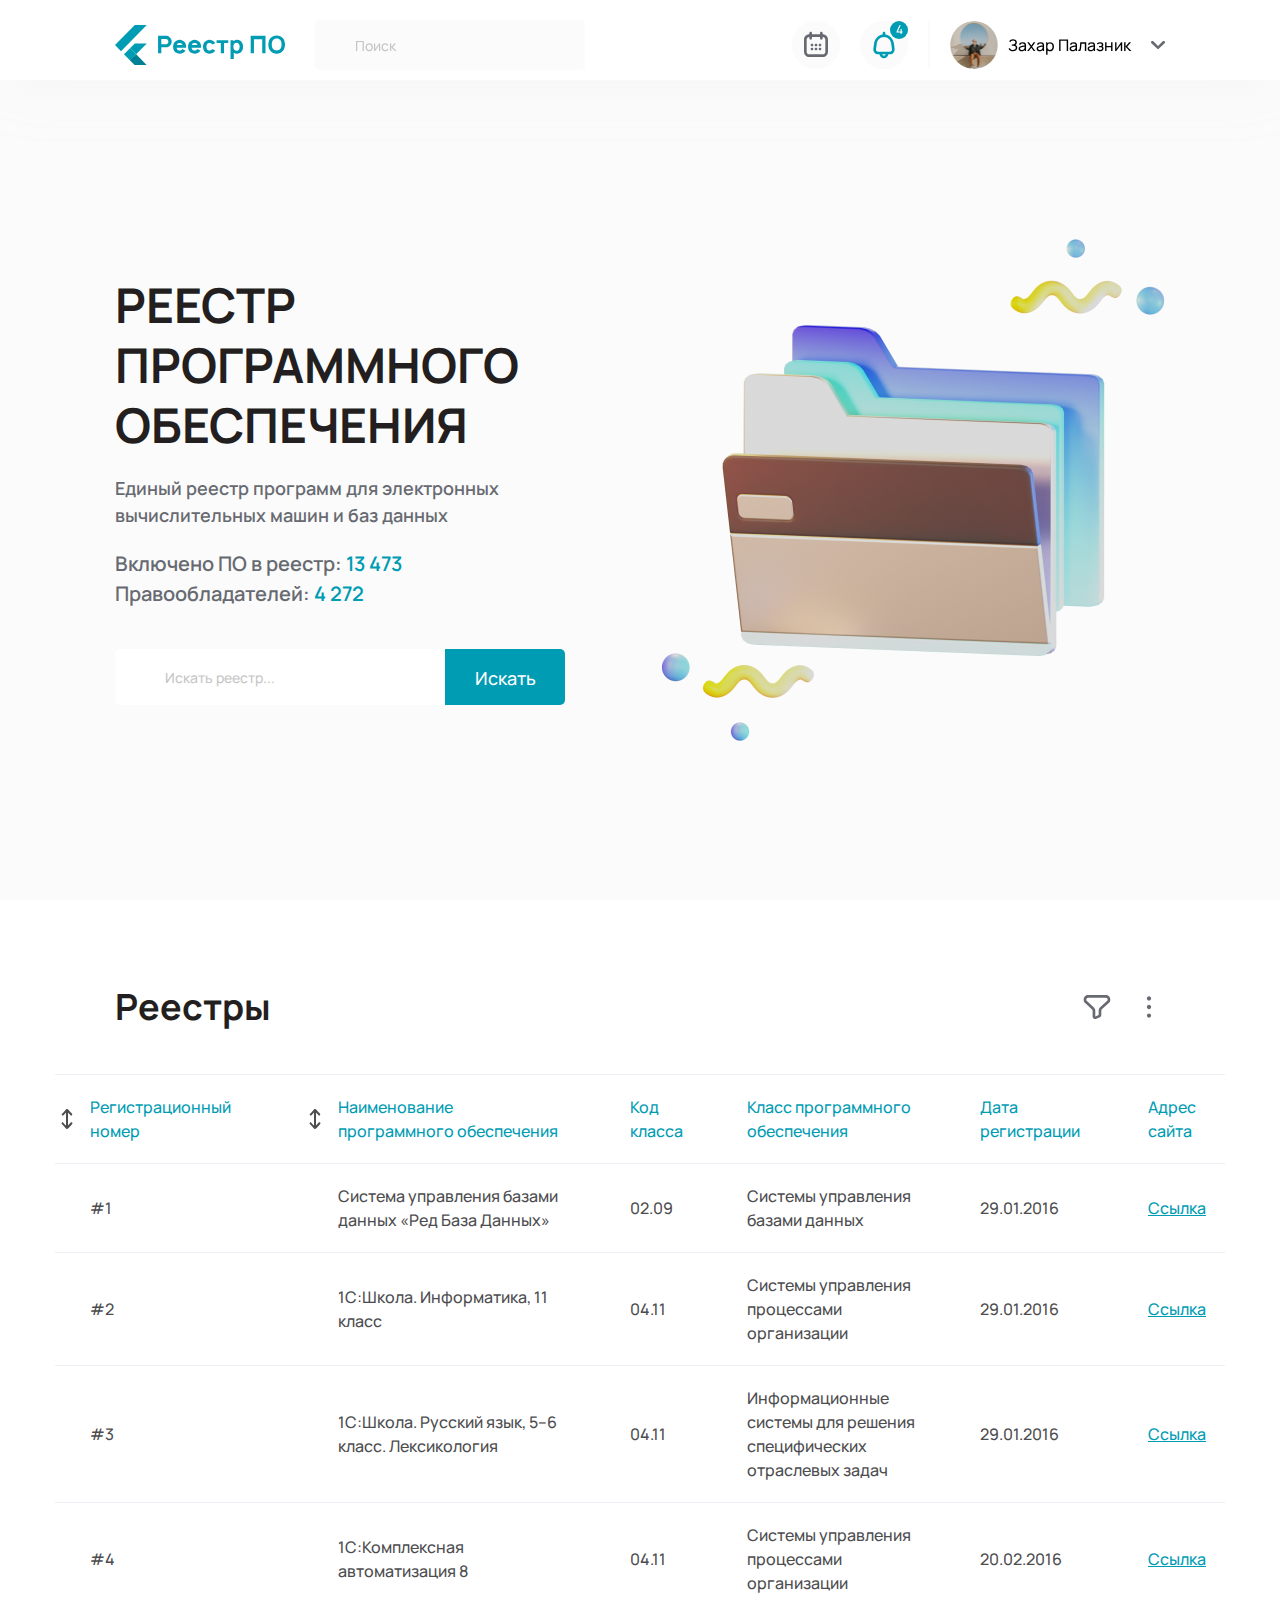
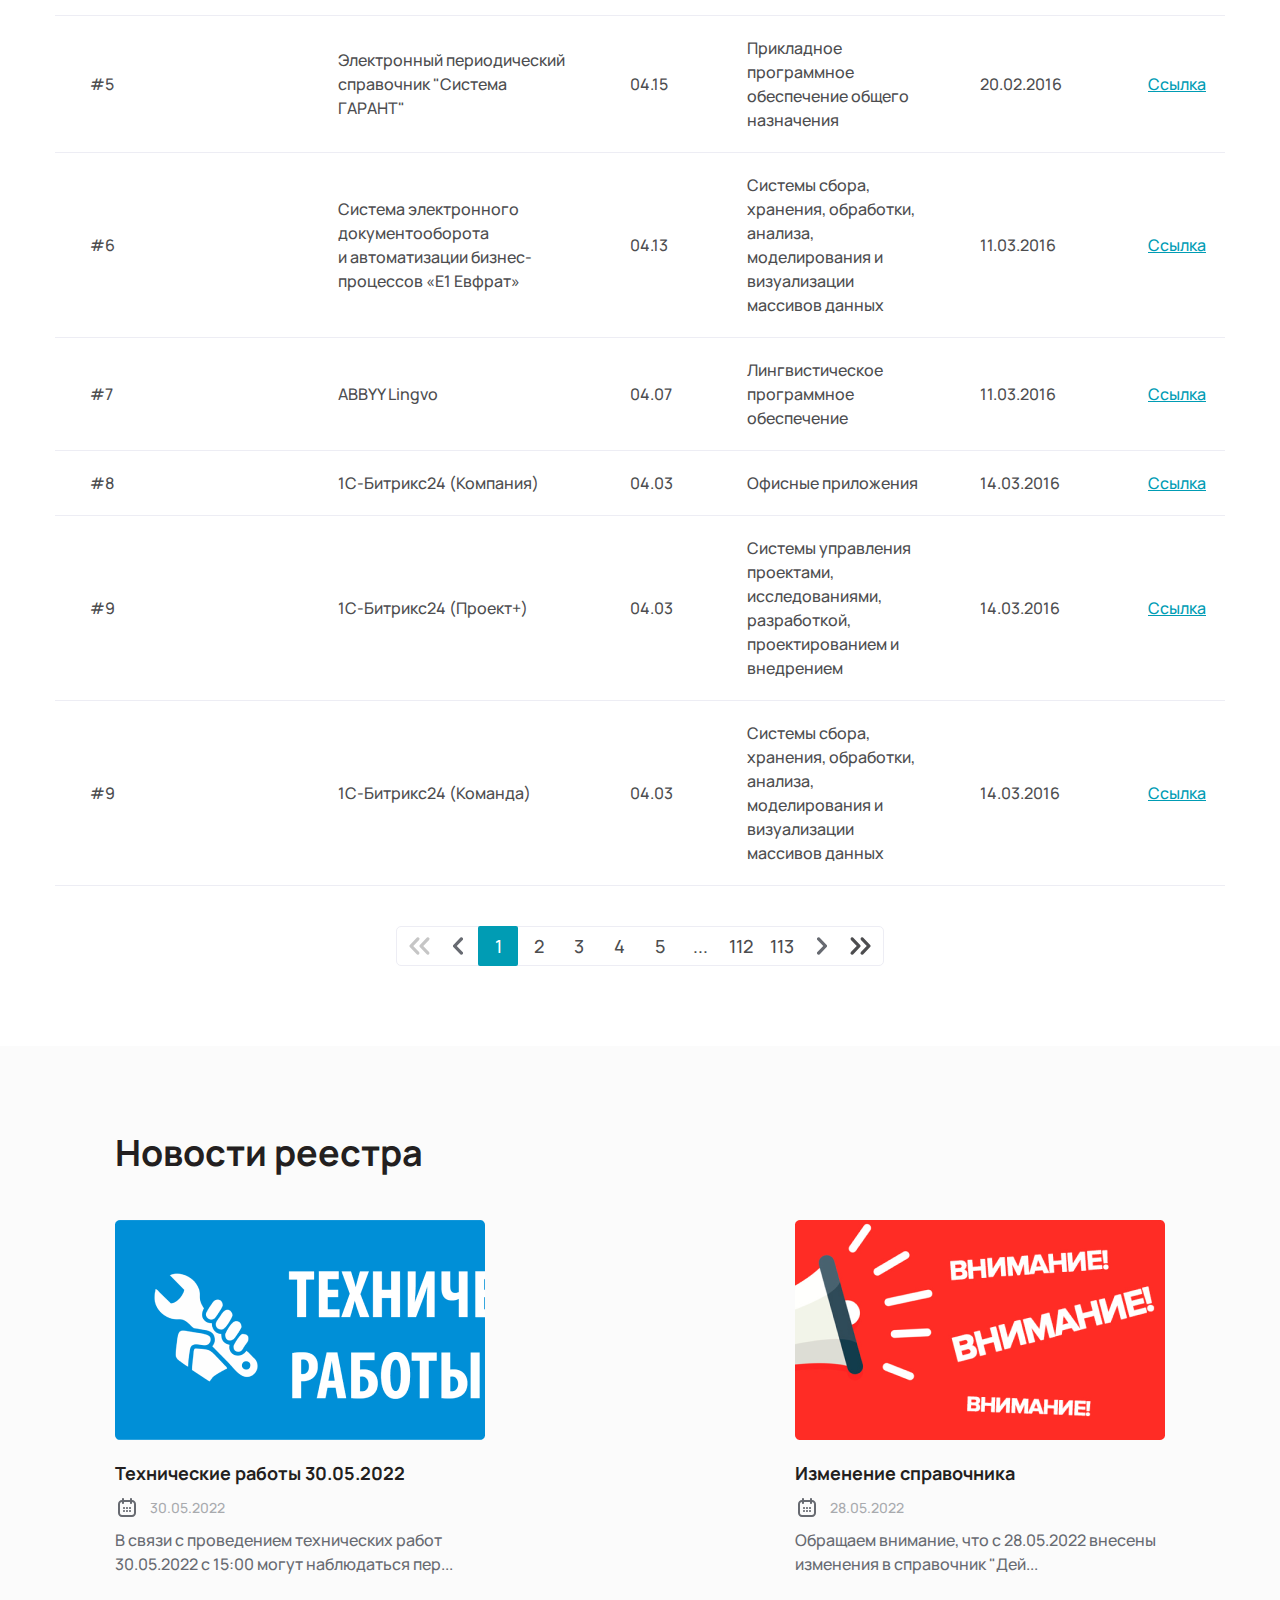
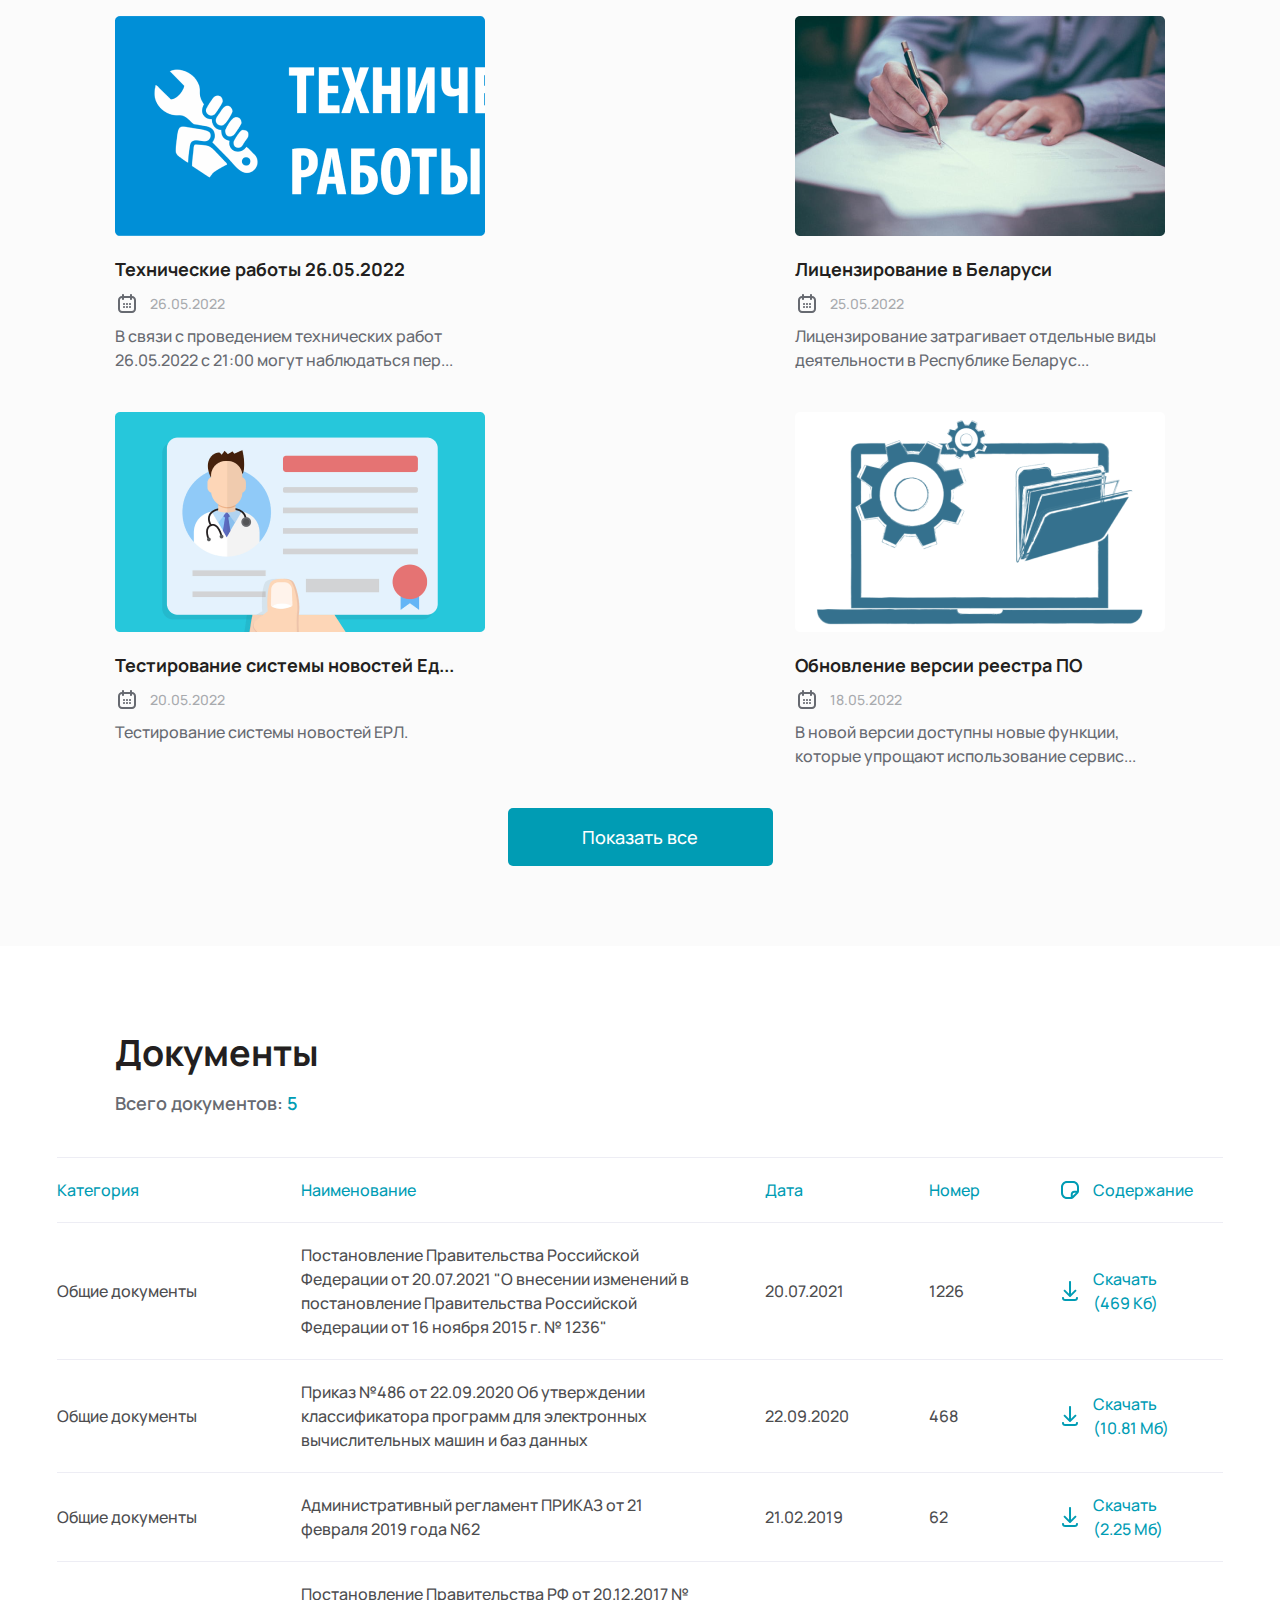
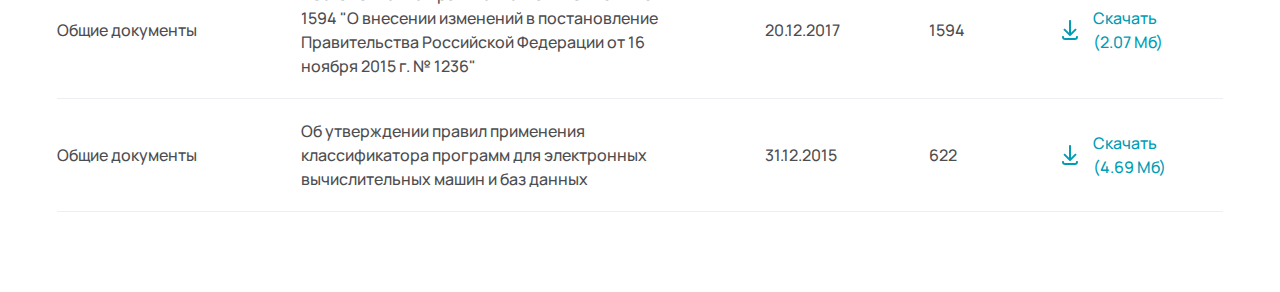
==== commit 958a10e4: "feat: add style of element state" ====
--- a/index.html
+++ b/index.html
@@ -19,14 +19,14 @@
           <input type="text" class="left-side__search" placeholder="Поиск" />
         </div>
         <div class="header__right-side">
-          <div class="right-side__notes-calendar"></div>
-          <div class="right-side__bell"></div>
+          <ul class="right-side__notes-calendar"></ul>
+          <ul class="right-side__bell"></ul>
           <div class="right-side__separation"></div>
           <div class="right-side__info">
             <div class="info__logo"></div>
             <div class="info__name">
               <span class="user-name">Захар Палазник</span>
-              <span class="upper-arrow"></span>
+              <ul class="upper-arrow"></ul>
             </div>
           </div>
         </div>
--- a/style.css
+++ b/style.css
@@ -1,3 +1,8 @@
+.information__wrapper .information__left-side .left-side__search-block .search-button, .registers__wrapper .registers__table .table__description .link-d a, .news__wrapper .news__link, .documents__wrapper .documents__table .table__description .content-d a {
+  -webkit-transition: all 0.3s ease-out;
+  transition: all 0.3s ease-out;
+}
+
 body {
   font-family: 'Manrope', sans-serif;
 }
@@ -387,6 +392,14 @@
   cursor: pointer;
 }
 
+.information__wrapper .information__left-side .left-side__search-block .search-button:hover {
+  background-color: #01b8d4;
+}
+
+.information__wrapper .information__left-side .left-side__search-block .search-button:active {
+  background-color: #01bedb;
+}
+
 .information__wrapper .information__right-side {
   width: 505px;
   height: 502px;
@@ -587,6 +600,14 @@
   color: #009cb4;
 }
 
+.registers__wrapper .registers__table .table__description .link-d a:hover {
+  color: #01b8d4;
+}
+
+.registers__wrapper .registers__table .table__description .link-d a:active {
+  color: #01bedb;
+}
+
 .registers__wrapper .registers__pagination {
   display: -webkit-box;
   display: -ms-flexbox;
@@ -761,7 +782,7 @@
   width: 24px;
   height: 24px;
   content: '';
-  background: no-repeat center/contain url("./assets/icons/notes-calendar-custom.svg");
+  background: no-repeat center/contain url("./assets/icons/notes-calendar-default.svg");
   -webkit-transform: translateY(-50%);
           transform: translateY(-50%);
 }
@@ -781,6 +802,14 @@
   color: #ffffff;
   text-decoration: none;
   background-color: #009cb4;
+}
+
+.news__wrapper .news__link:hover {
+  background-color: #01b8d4;
+}
+
+.news__wrapper .news__link:active {
+  background-color: #01bedb;
 }
 
 .documents {
@@ -950,4 +979,12 @@
           transform: translateY(-50%);
   cursor: pointer;
 }
+
+.documents__wrapper .documents__table .table__description .content-d a:hover {
+  color: #01b8d4;
+}
+
+.documents__wrapper .documents__table .table__description .content-d a:active {
+  color: #01bedb;
+}
 /*# sourceMappingURL=style.css.map */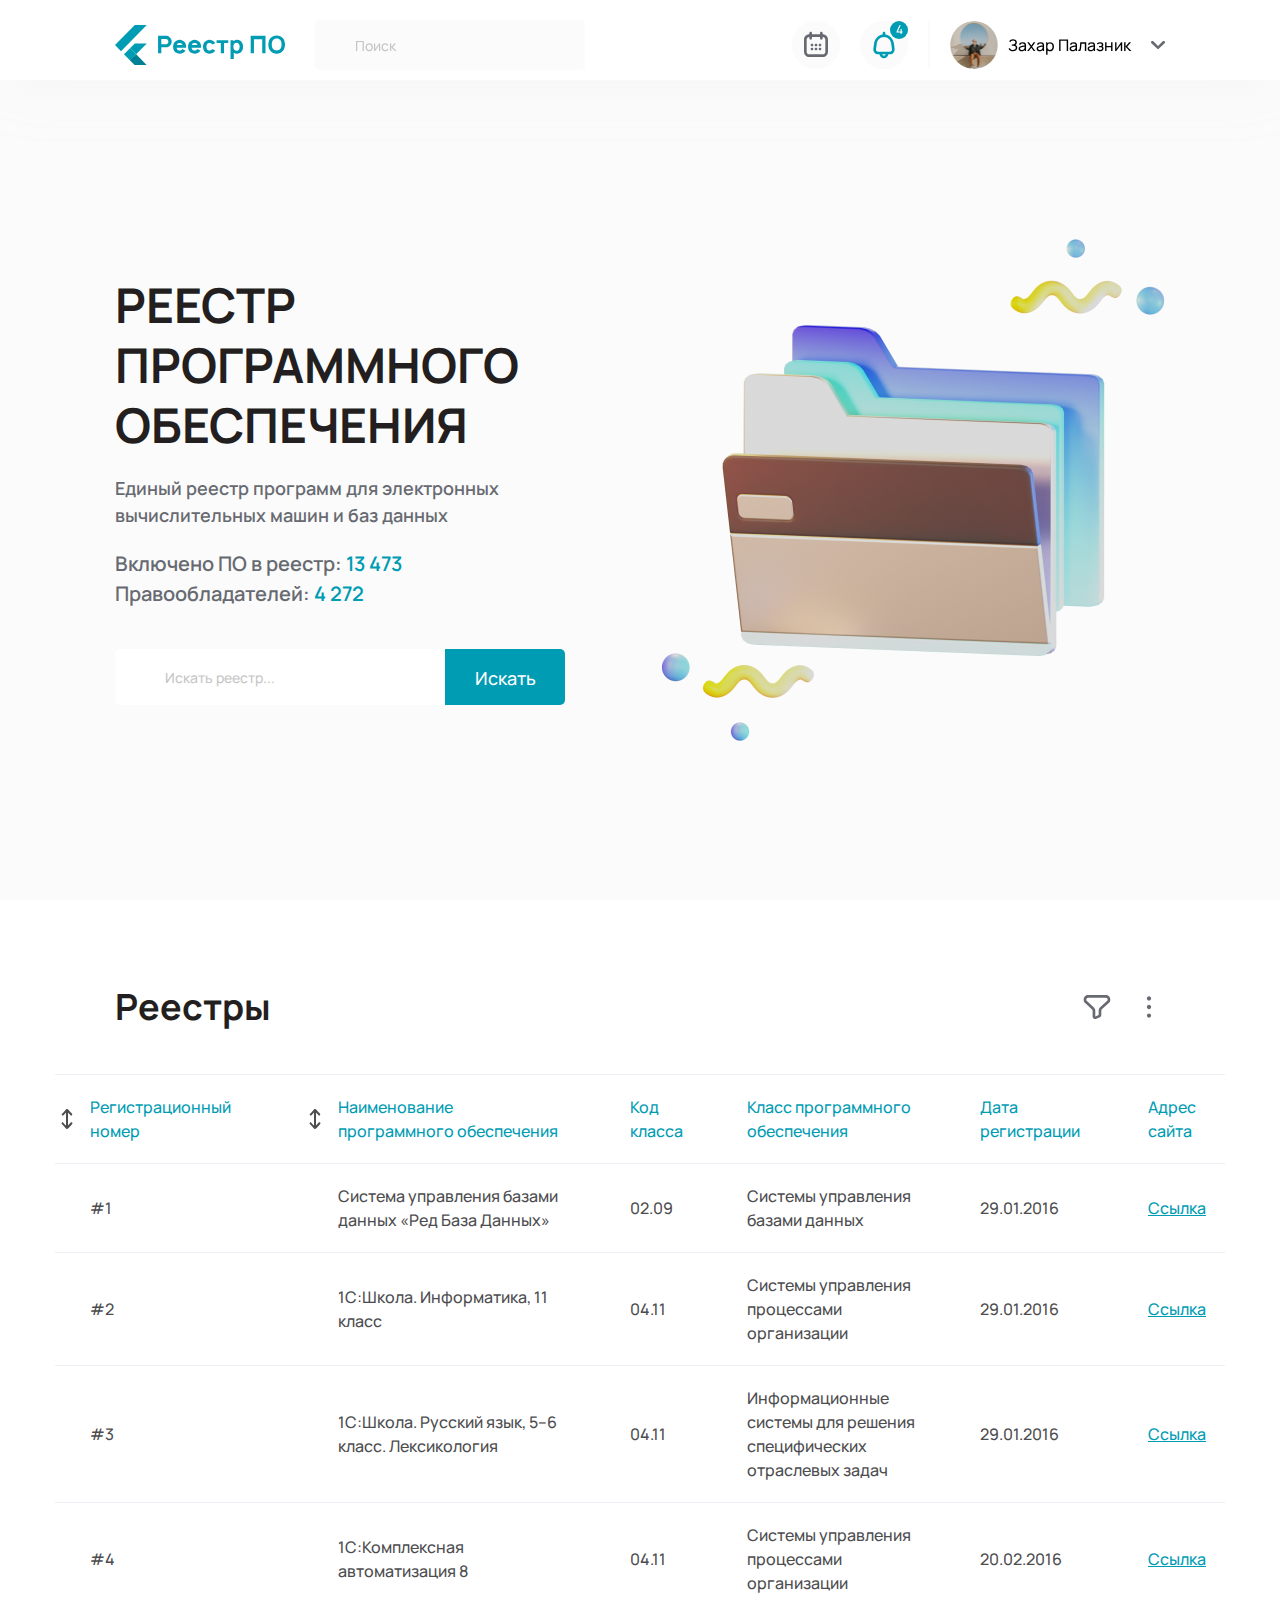
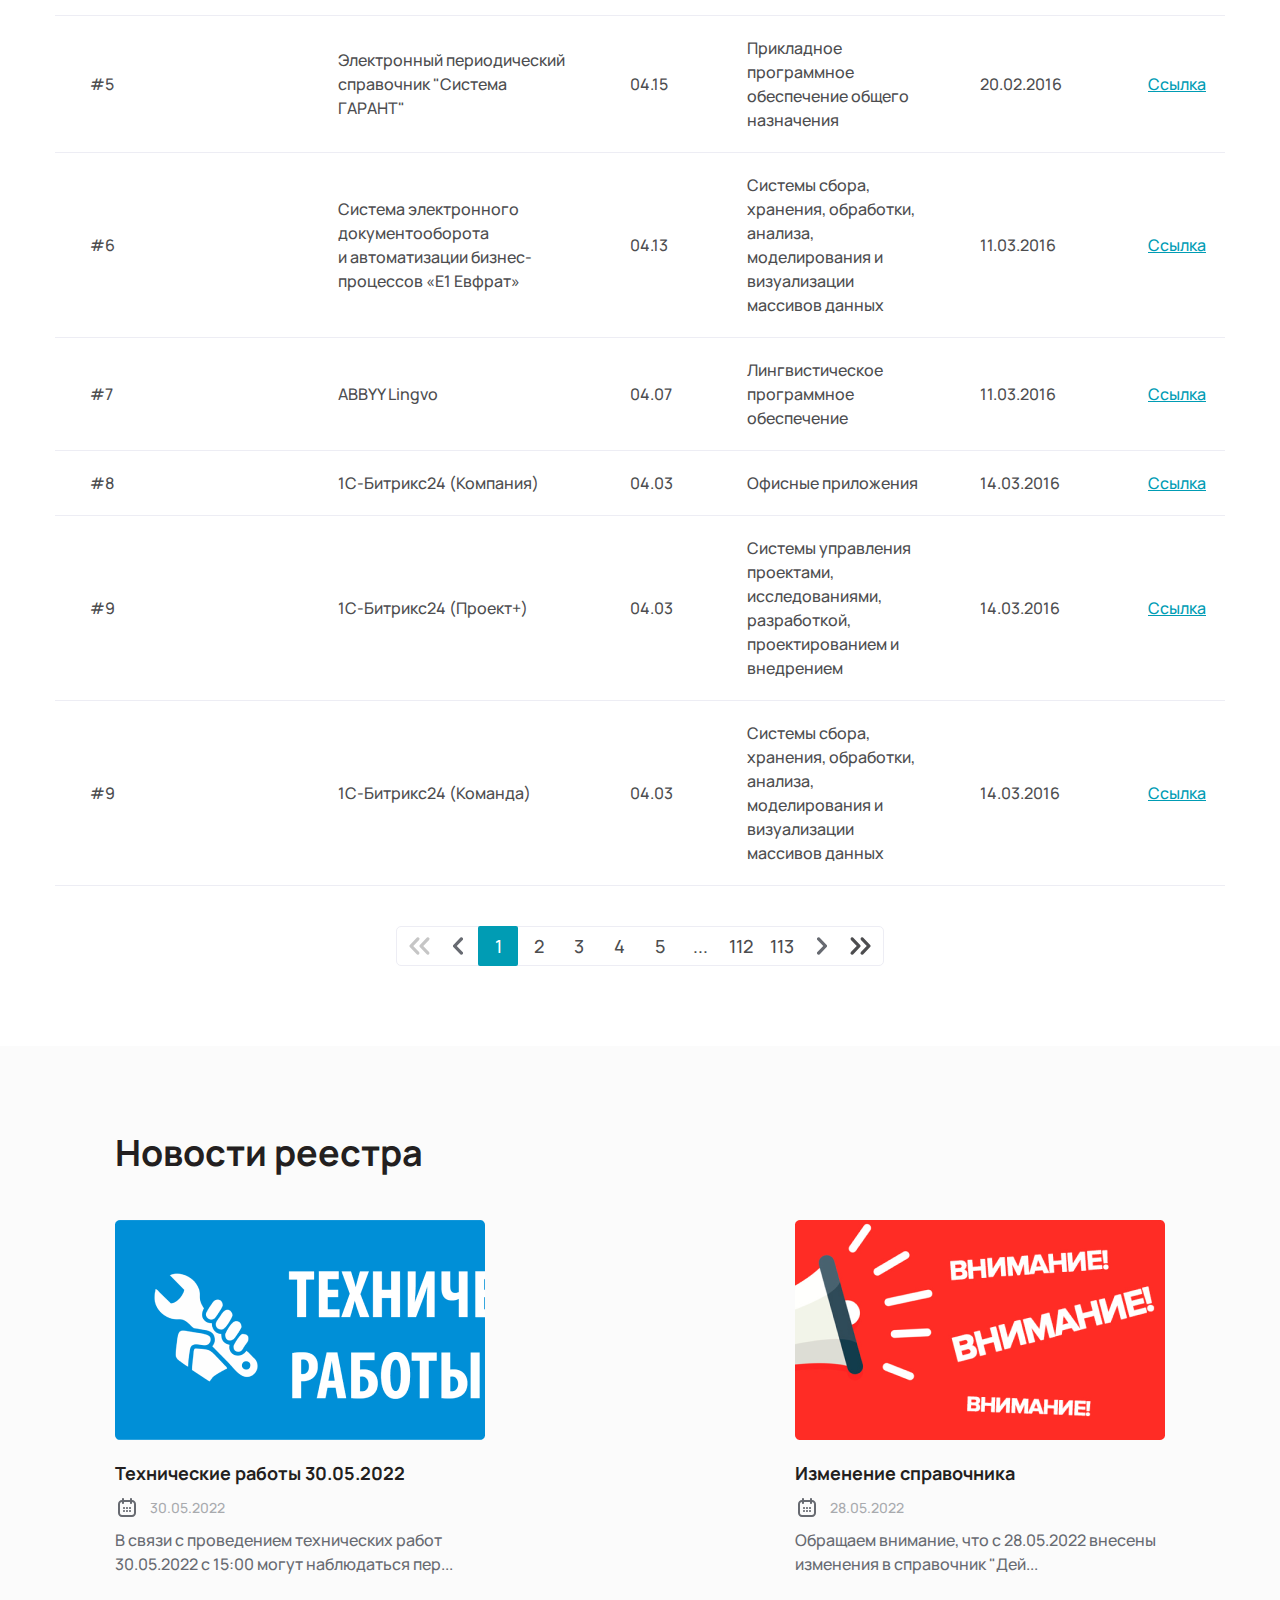
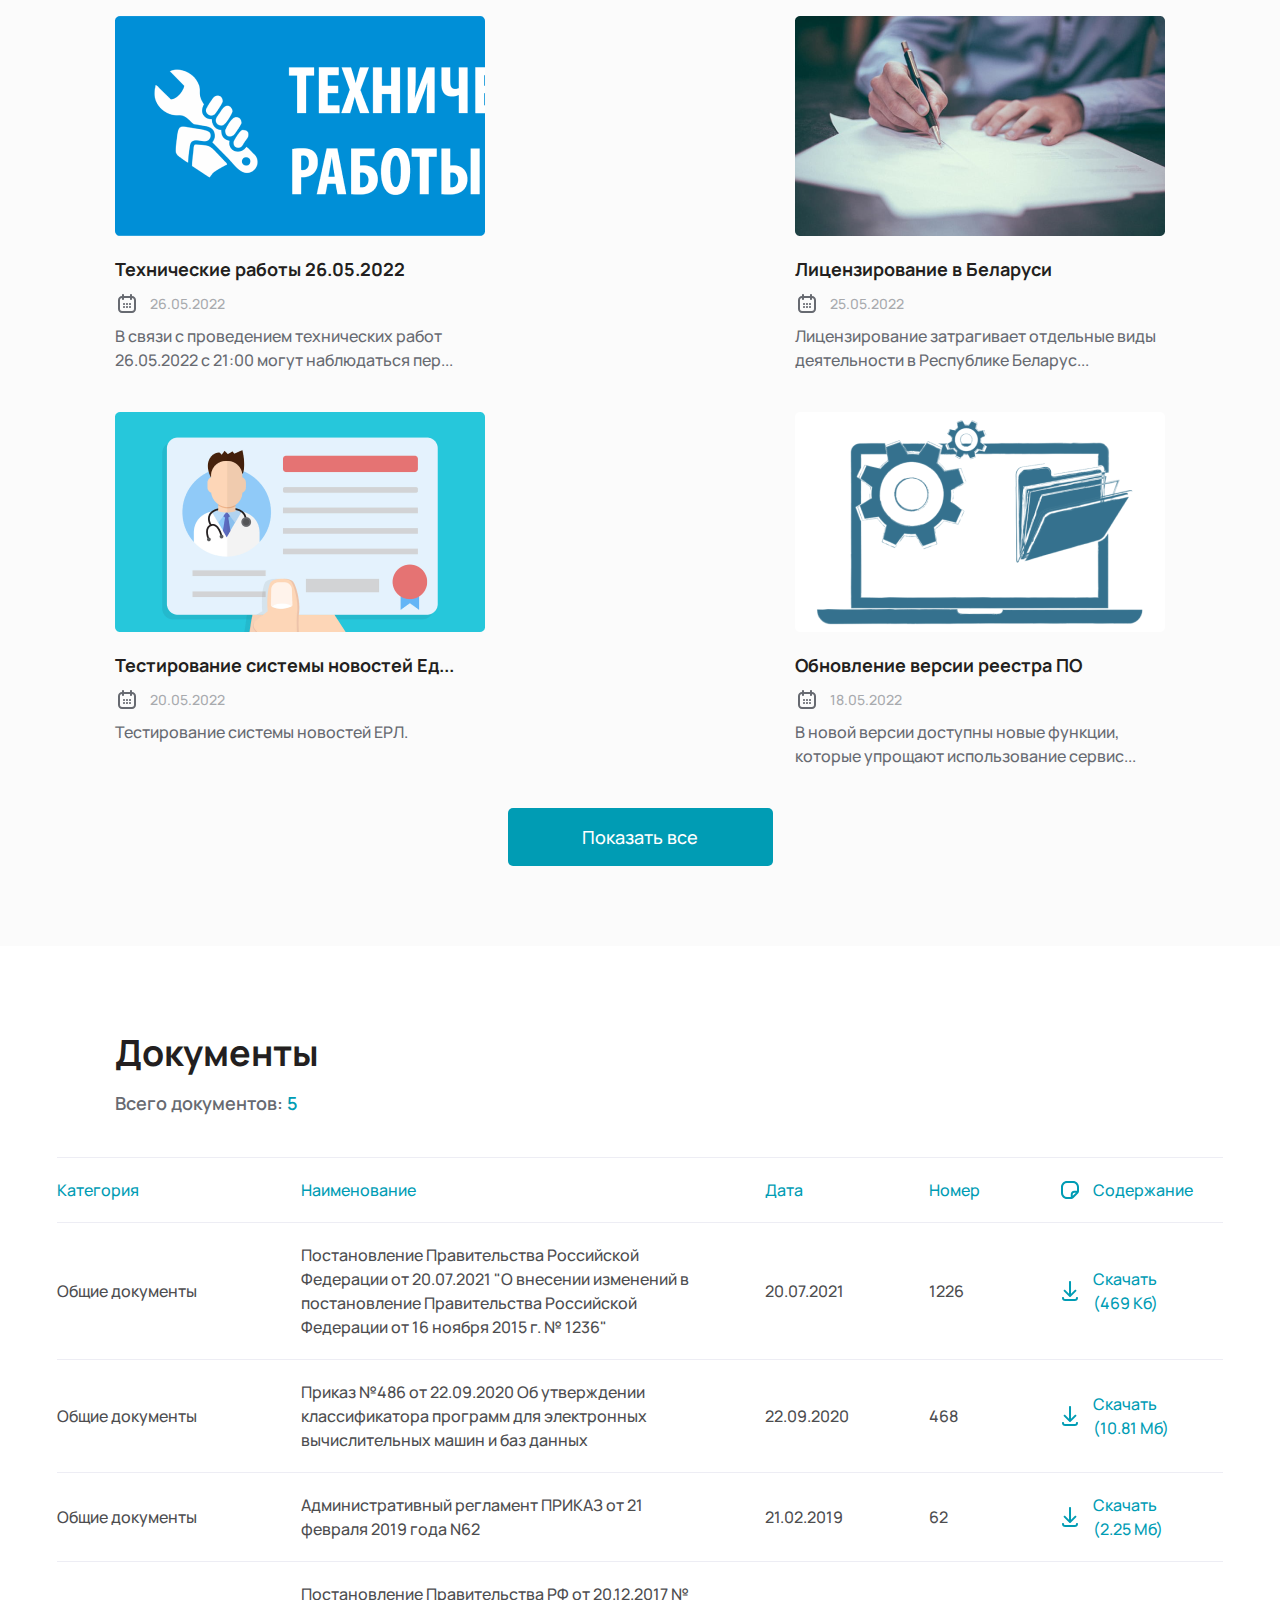
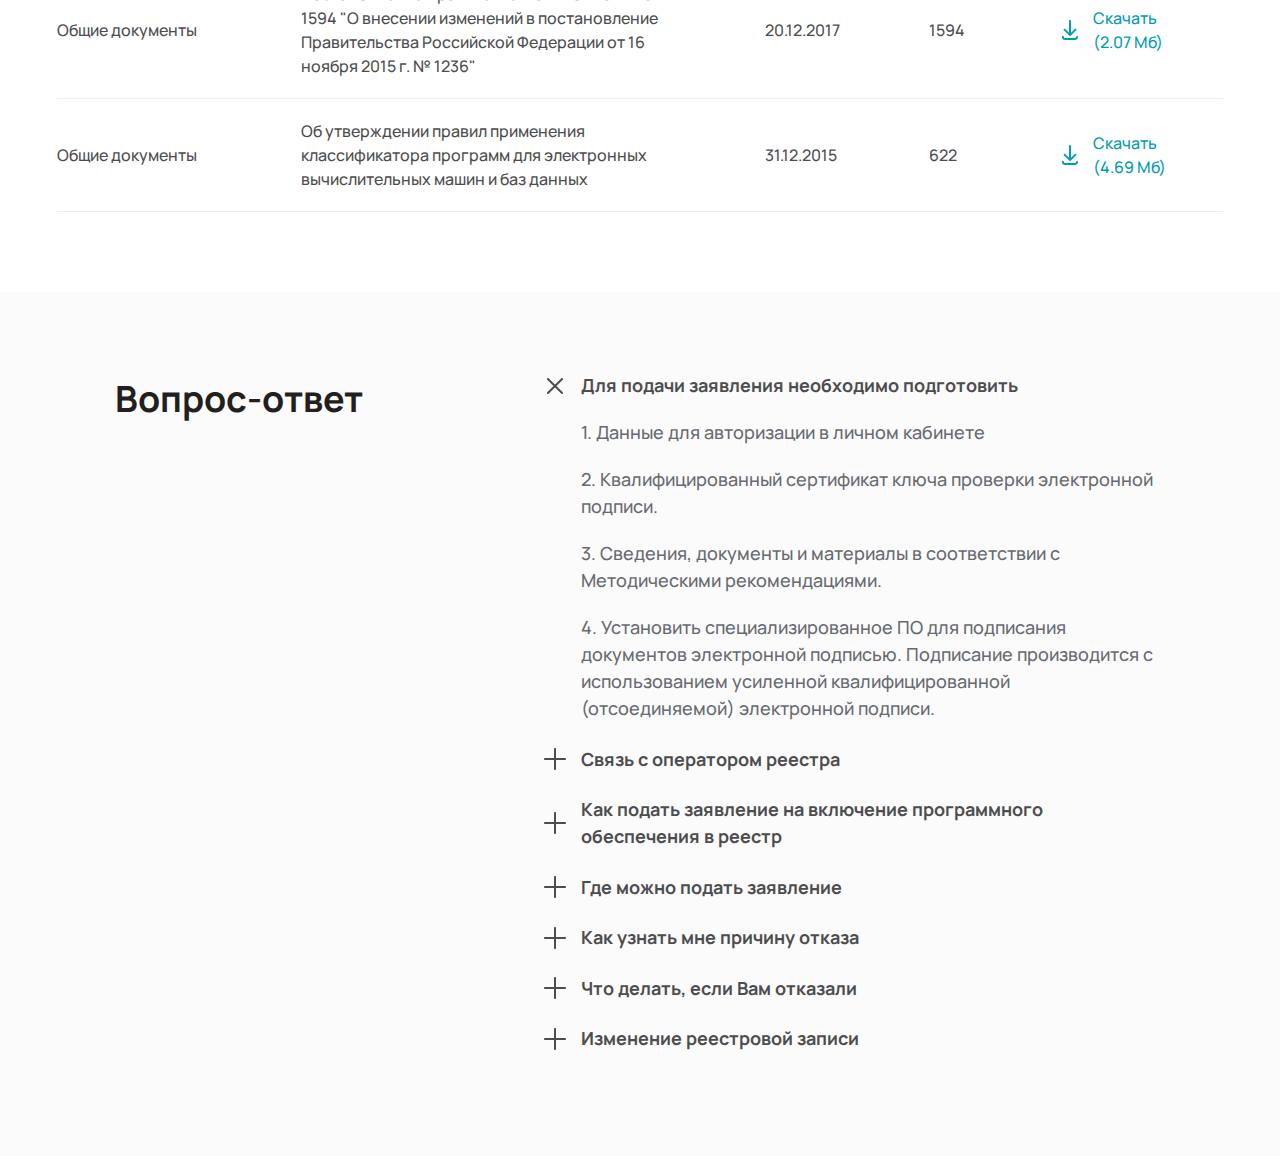
==== commit 010928cf: "feat: add questions" ====
--- a/index.html
+++ b/index.html
@@ -373,5 +373,57 @@
         </div>
       </div>
     </section>
+
+    <section class="questions">
+      <div class="questions__wrapper wrapper">
+        <div class="questions__title">
+          <h2 class="title__description">Вопрос-ответ</h2>
+        </div>
+        <ul class="questions__description">
+          <li class="description__item">
+            <label class="item__title title-active"
+              >Для подачи заявления необходимо подготовить</label
+            >
+            <ul class="item__text">
+              <li>1. Данные для авторизации в личном кабинете</li>
+              <li>
+                2. Квалифицированный сертификат ключа проверки электронной
+                подписи.
+              </li>
+              <li>
+                3. Сведения, документы и материалы в соответствии с
+                Методическими рекомендациями.
+              </li>
+              <li>
+                4. Установить специализированное ПО для подписания документов
+                электронной подписью. Подписание производится с использованием
+                усиленной квалифицированной (отсоединяемой) электронной подписи.
+              </li>
+            </ul>
+          </li>
+          <li class="description__item">
+            <label class="item__title">Связь с оператором реестра</label>
+          </li>
+          <li class="description__item">
+            <label class="item__title"
+              >Как подать заявление на включение программного обеспечения в
+              реестр</label
+            >
+          </li>
+          <li class="description__item">
+            <label class="item__title">Где можно подать заявление</label>
+          </li>
+          <li class="description__item">
+            <label class="item__title">Как узнать мне причину отказа</label>
+          </li>
+          <li class="description__item">
+            <label class="item__title">Что делать, если Вам отказали</label>
+          </li>
+          <li class="description__item">
+            <label class="item__title">Изменение реестровой записи</label>
+          </li>
+        </ul>
+      </div>
+    </section>
   </body>
 </html>
--- a/style.css
+++ b/style.css
@@ -987,4 +987,74 @@
 .documents__wrapper .documents__table .table__description .content-d a:active {
   color: #01bedb;
 }
+
+.questions {
+  width: 100%;
+  background-color: #fbfbfb;
+}
+
+.questions__wrapper {
+  display: -webkit-box;
+  display: -ms-flexbox;
+  display: flex;
+  -webkit-box-pack: justify;
+      -ms-flex-pack: justify;
+          justify-content: space-between;
+  -webkit-box-align: start;
+      -ms-flex-align: start;
+          align-items: flex-start;
+  -webkit-box-orient: horizontal;
+  -webkit-box-direction: normal;
+      -ms-flex-direction: row;
+          flex-direction: row;
+  -ms-flex-wrap: nowrap;
+      flex-wrap: nowrap;
+  padding: 80px 115px;
+}
+
+.questions__wrapper .questions__description {
+  width: 626px;
+}
+
+.questions__wrapper .questions__description .description__item {
+  padding-left: 42px;
+  margin-bottom: 23.5px;
+}
+
+.questions__wrapper .questions__description .description__item .item__title {
+  position: relative;
+  display: inline-block;
+  font-size: 1.8rem;
+  font-weight: 700;
+  color: #4d4d4f;
+  cursor: pointer;
+}
+
+.questions__wrapper .questions__description .description__item .item__title::before {
+  position: absolute;
+  top: 50%;
+  left: -42px;
+  width: 32px;
+  height: 32px;
+  content: '';
+  background: no-repeat center/cover url("./assets/icons/plus.svg");
+  -webkit-transform: translateY(-50%);
+          transform: translateY(-50%);
+}
+
+.questions__wrapper .questions__description .description__item .title-active::before {
+  -webkit-transform: translateY(-50%) rotate(45deg);
+          transform: translateY(-50%) rotate(45deg);
+}
+
+.questions__wrapper .questions__description .description__item .item__text {
+  margin-top: 20px;
+  font-size: 1.8rem;
+  font-weight: 500;
+  color: #676a71;
+}
+
+.questions__wrapper .questions__description .description__item .item__text li {
+  margin-bottom: 20px;
+}
 /*# sourceMappingURL=style.css.map */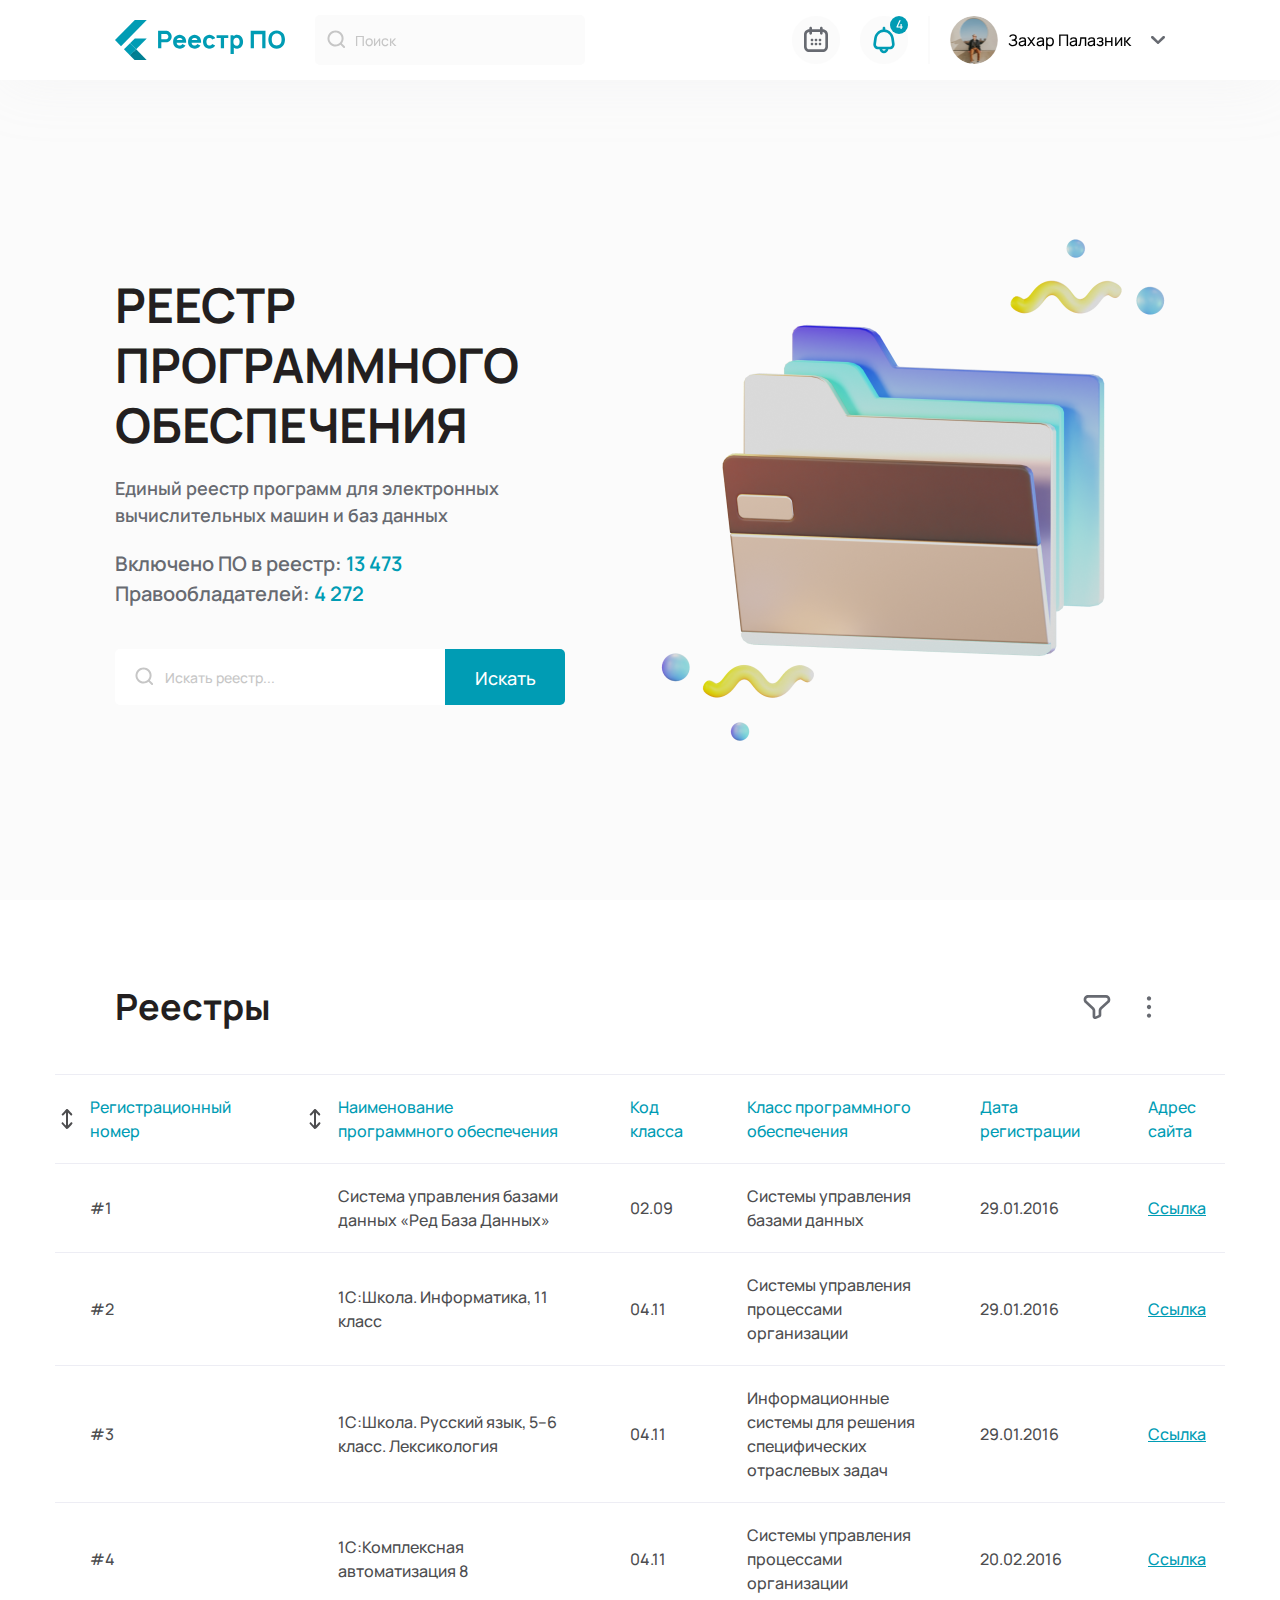
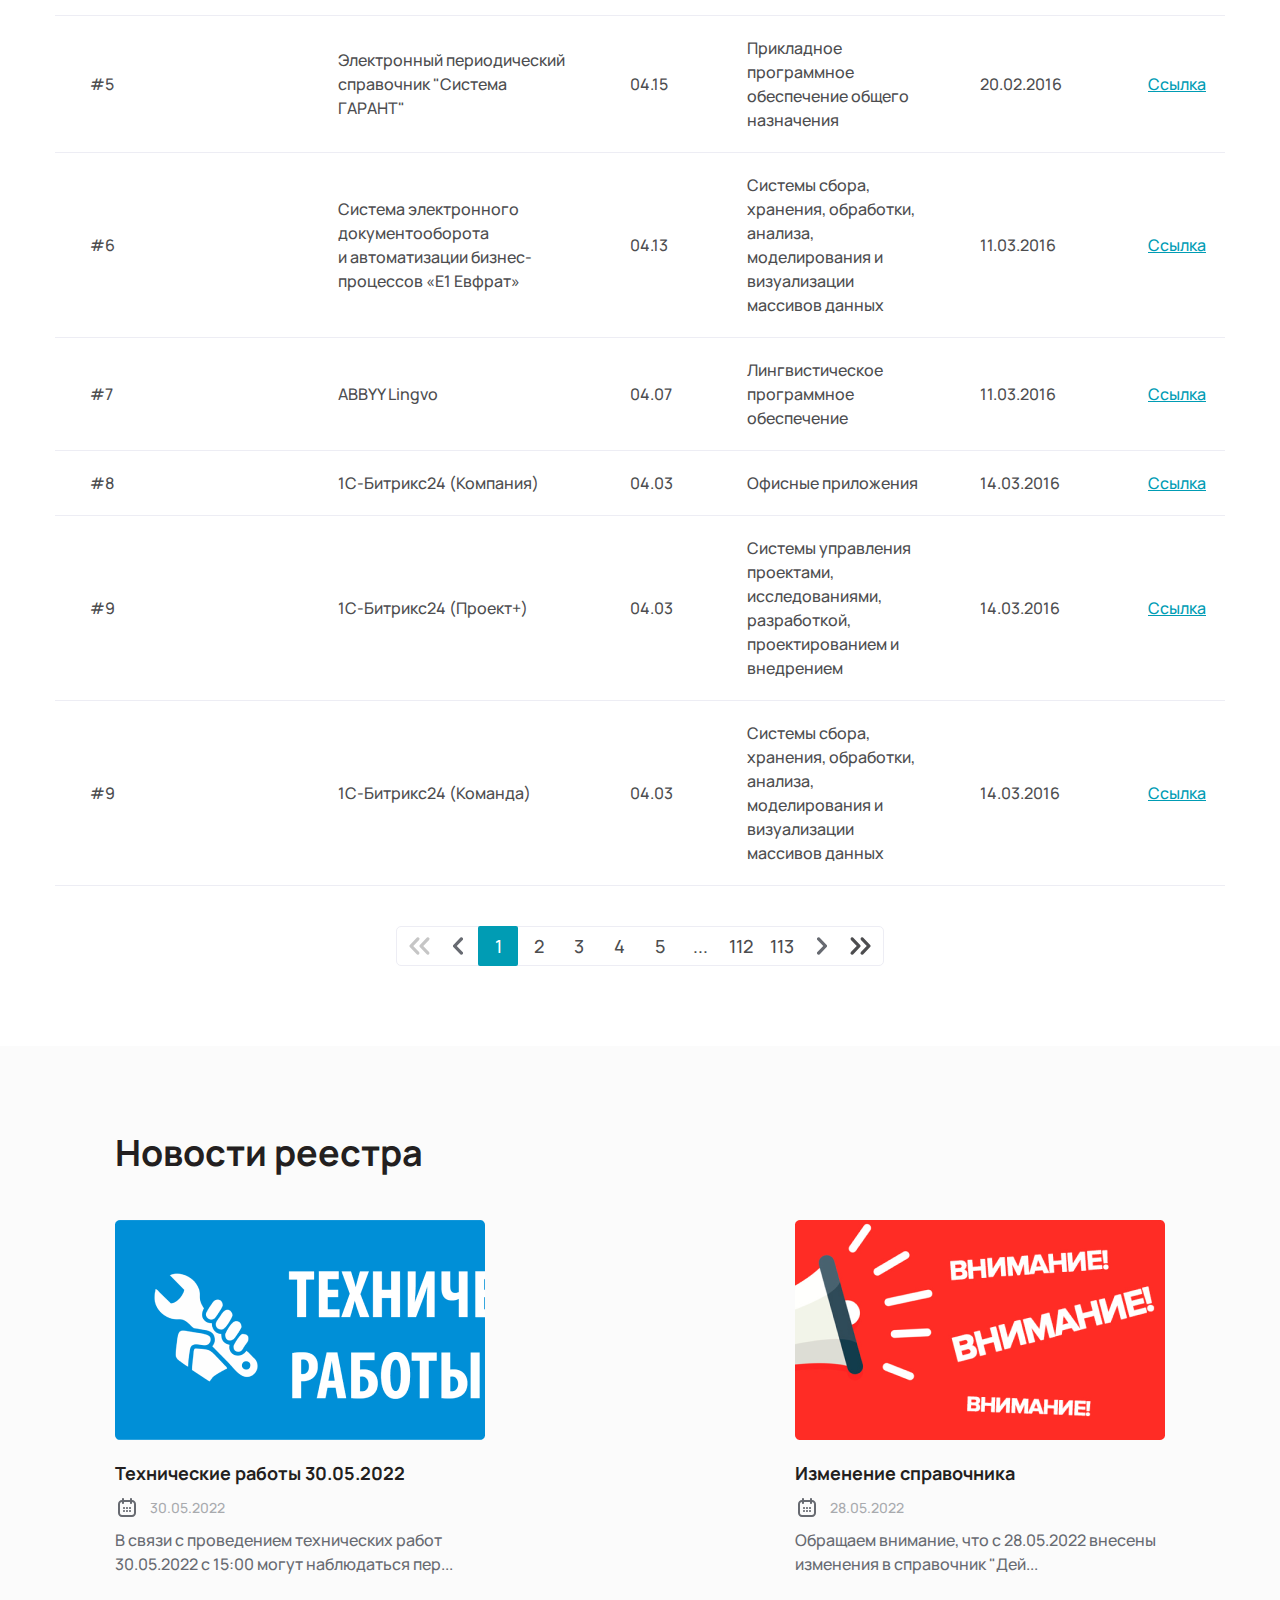
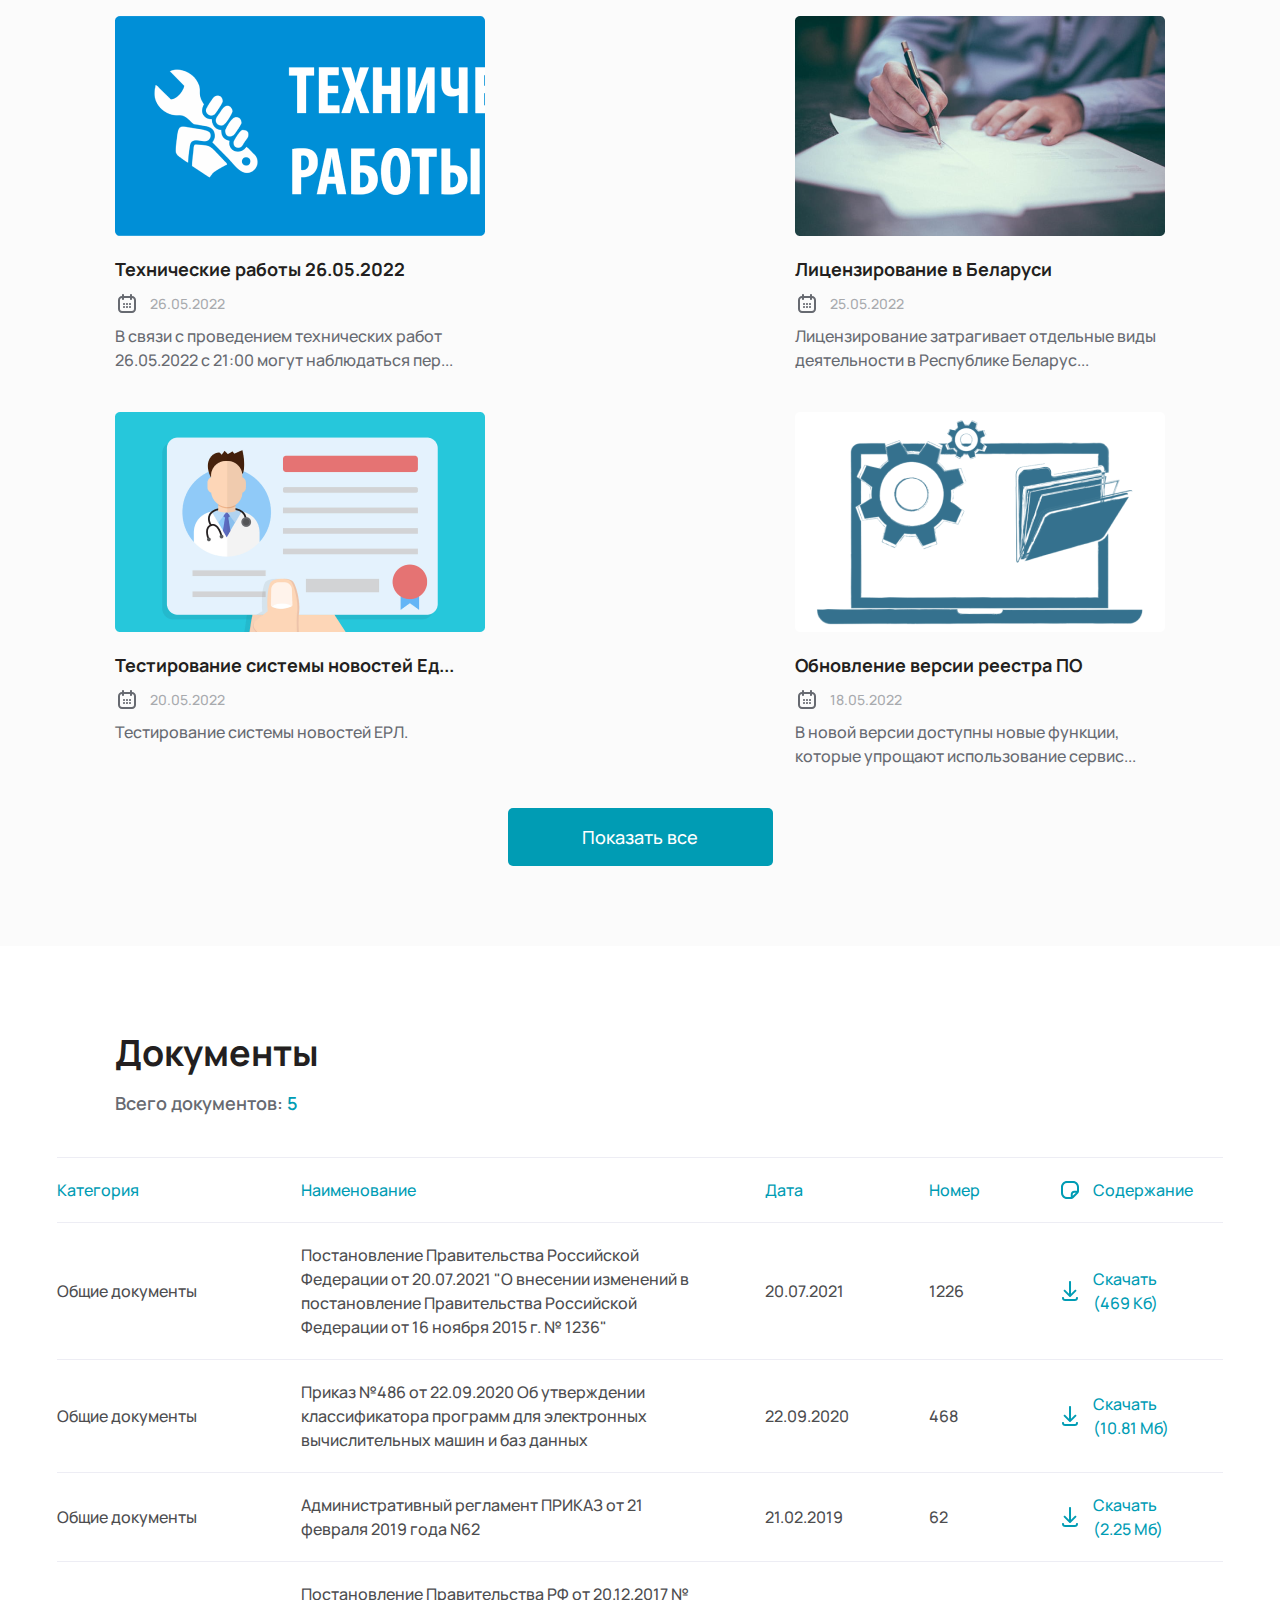
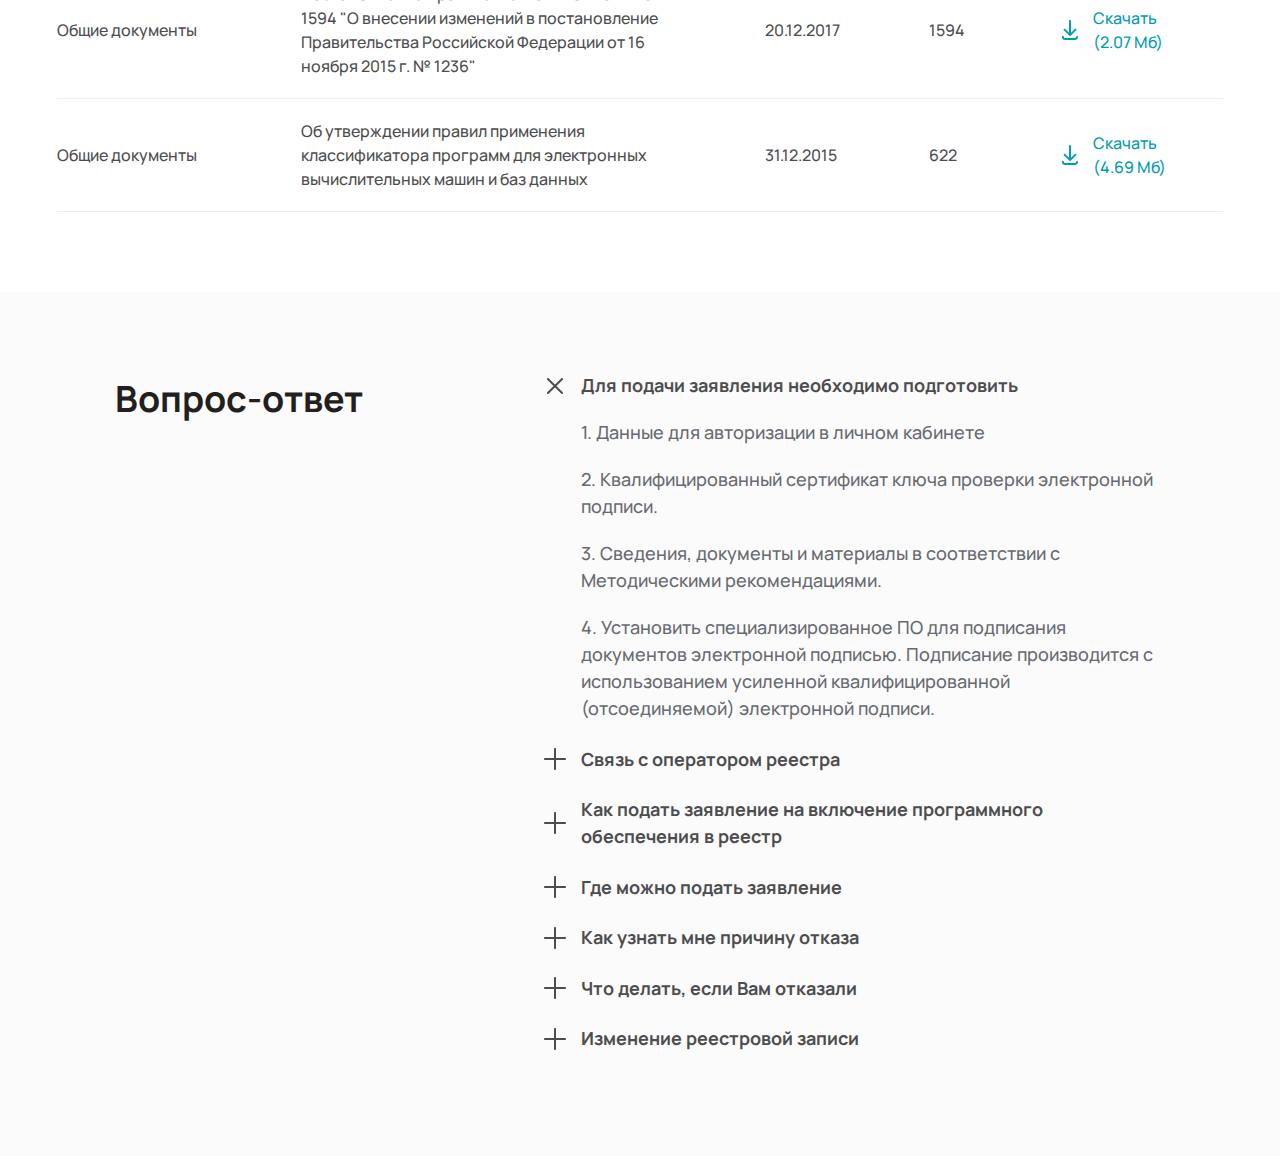
==== commit e9a7cab2: "chore: edit header & information" ====
--- a/index.html
+++ b/index.html
@@ -425,5 +425,7 @@
         </ul>
       </div>
     </section>
+
+    <footer class="footer"></footer>
   </body>
 </html>
--- a/style.css
+++ b/style.css
@@ -64,7 +64,7 @@
   margin: 0 auto;
 }
 
-header {
+.header {
   width: 100%;
   height: 80px;
   background-color: #ffffff;
@@ -89,7 +89,8 @@
   -ms-flex-wrap: nowrap;
       flex-wrap: nowrap;
   width: 100%;
-  padding: 20px 115px 20px 115px;
+  height: 100%;
+  padding: 0 115px 0 115px;
 }
 
 .header__wrapper .header__left-side {
@@ -237,8 +238,8 @@
 }
 
 .header__wrapper .header__right-side .right-side__info .info__logo {
-  width: 48px;
-  height: 48px;
+  min-width: 48px;
+  min-height: 48px;
   border-radius: 50%;
   background: no-repeat center url("./assets/images/user.png");
 }
@@ -401,8 +402,8 @@
 }
 
 .information__wrapper .information__right-side {
-  width: 505px;
-  height: 502px;
+  min-width: 505px;
+  min-height: 502px;
 }
 
 .information__wrapper .information__right-side .left-side__office-work {
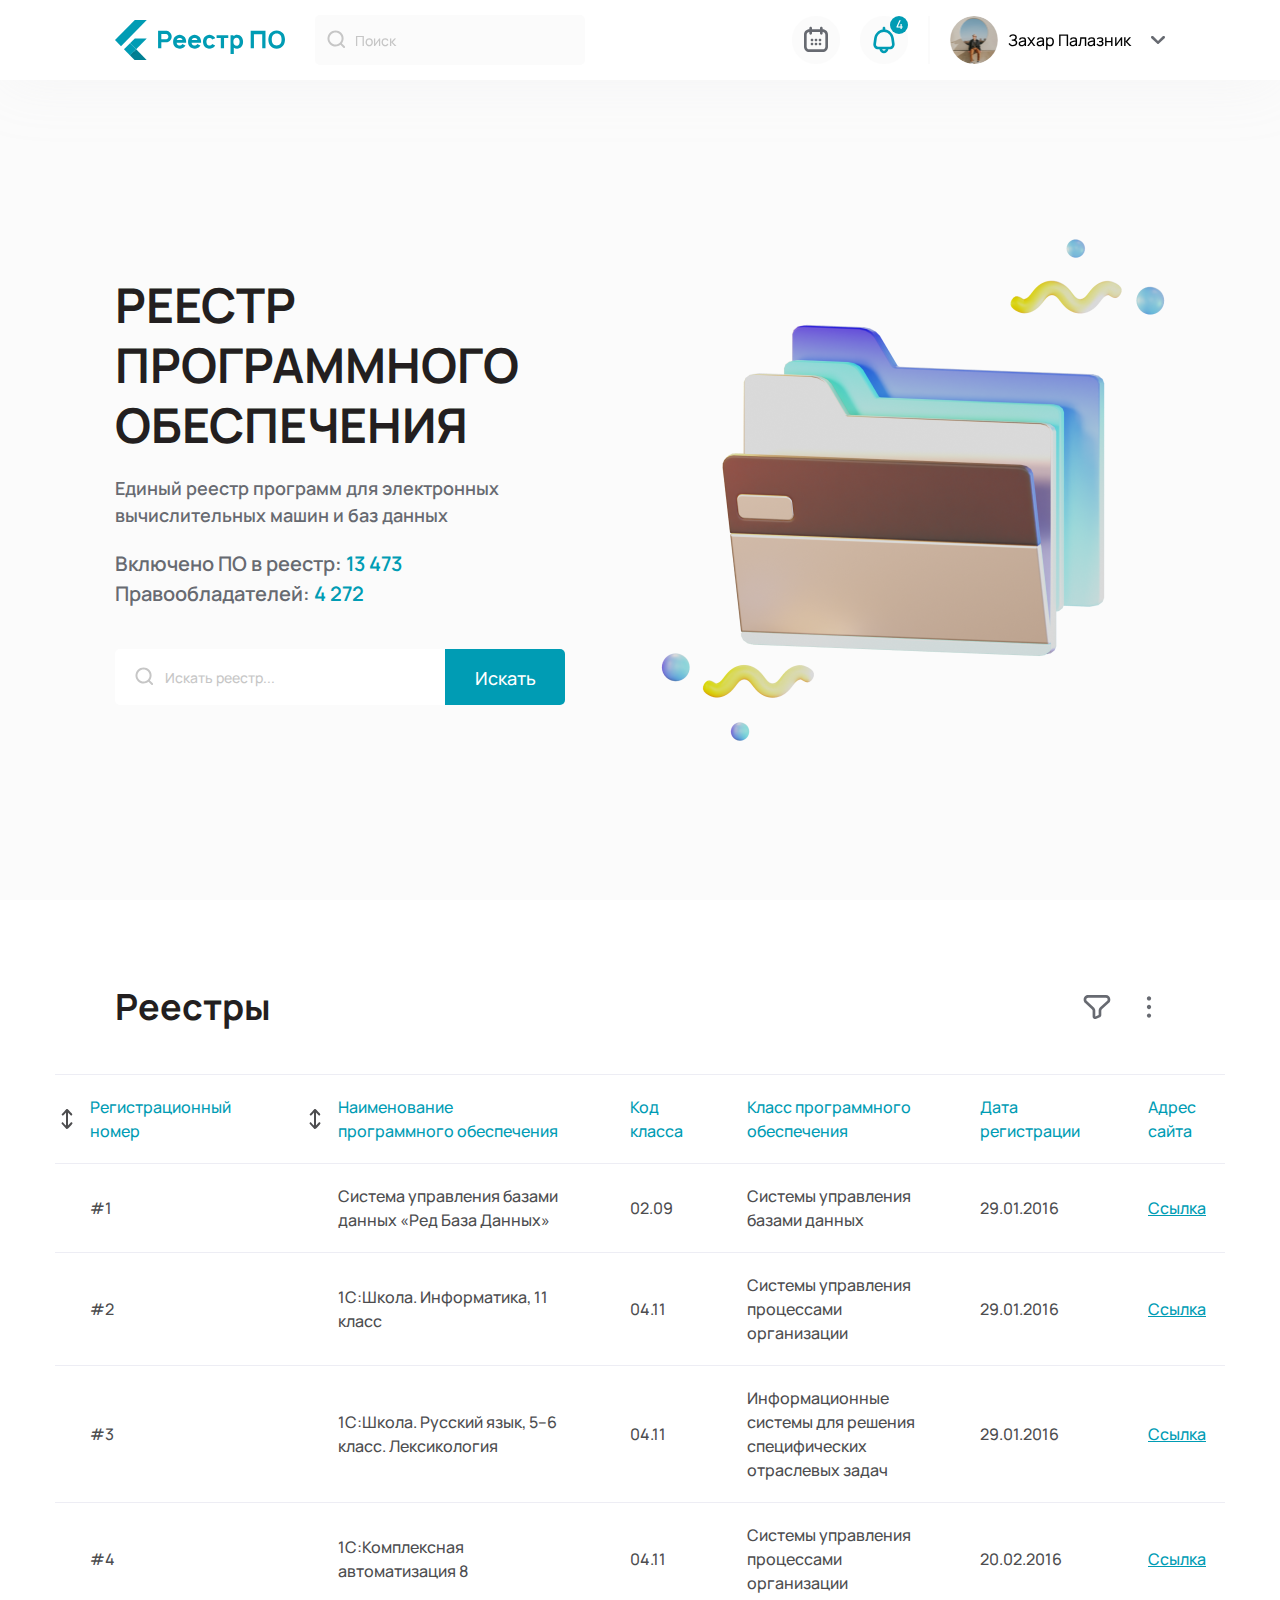
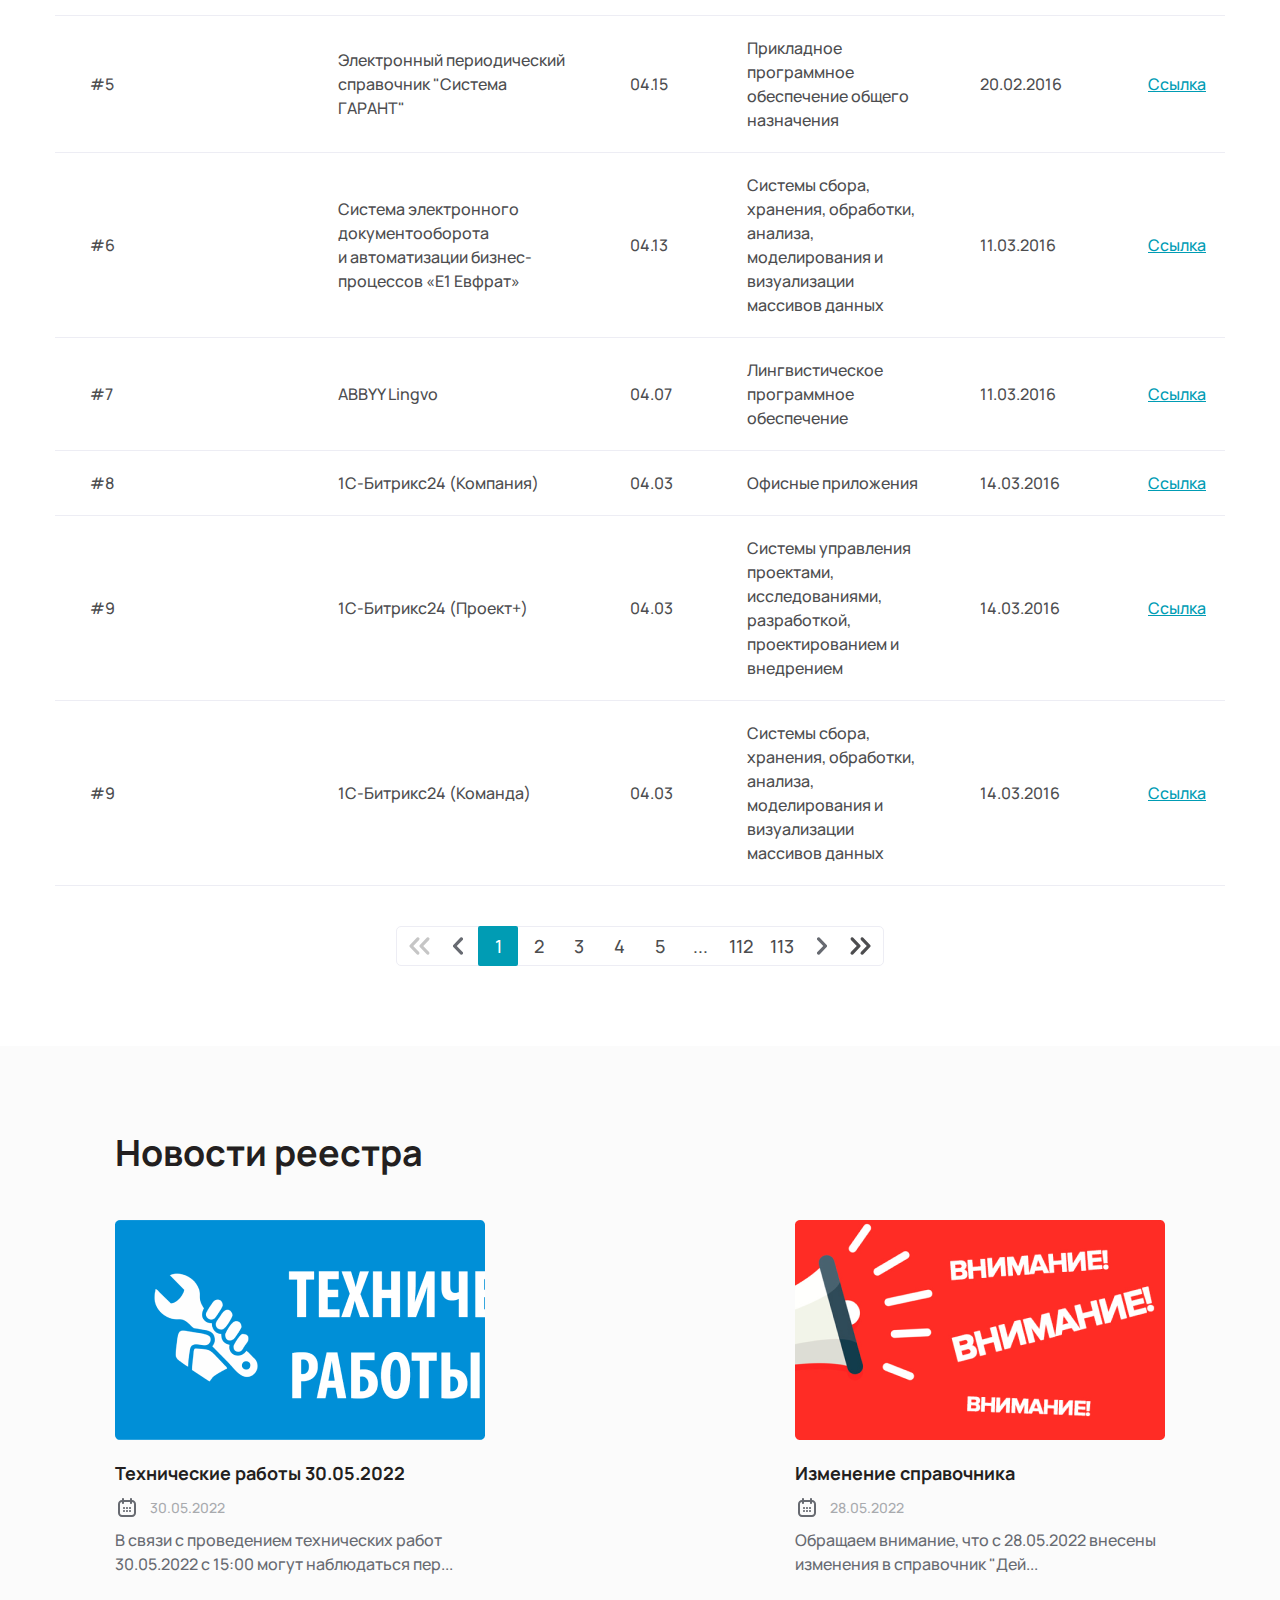
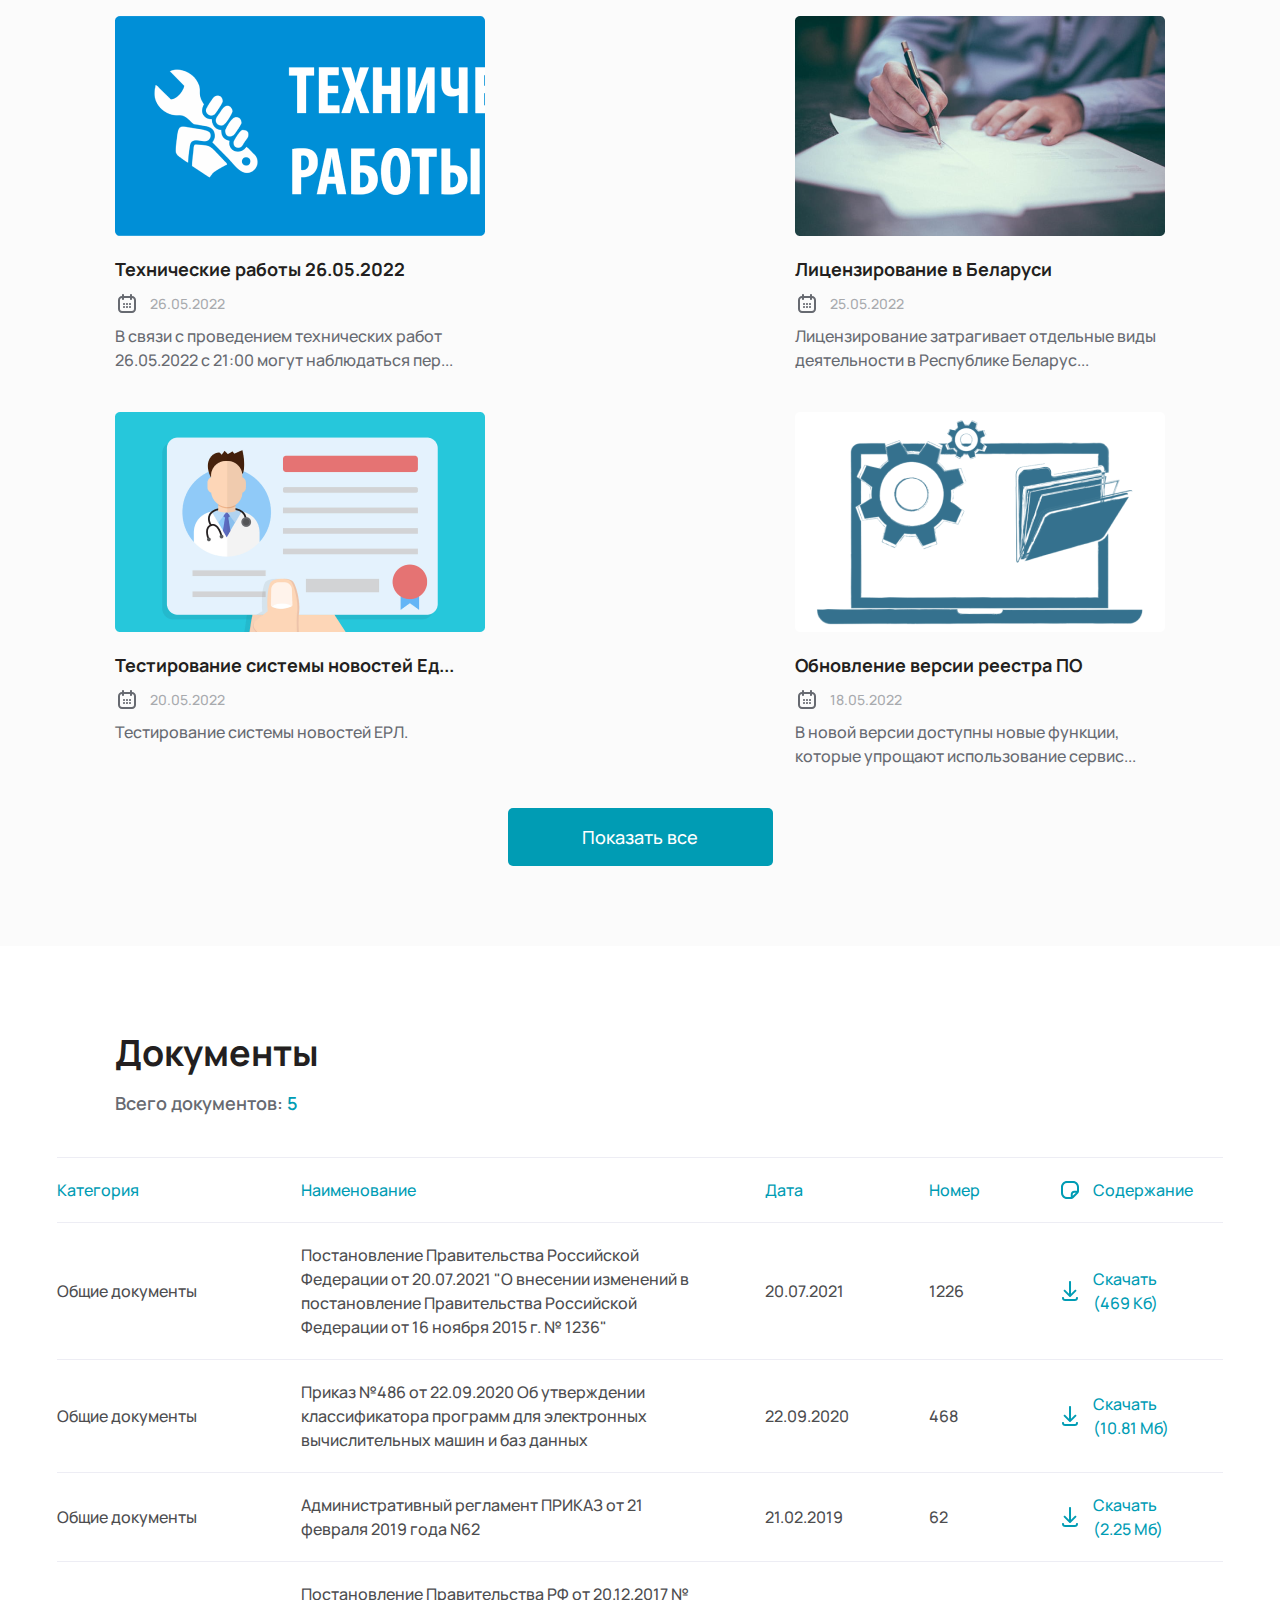
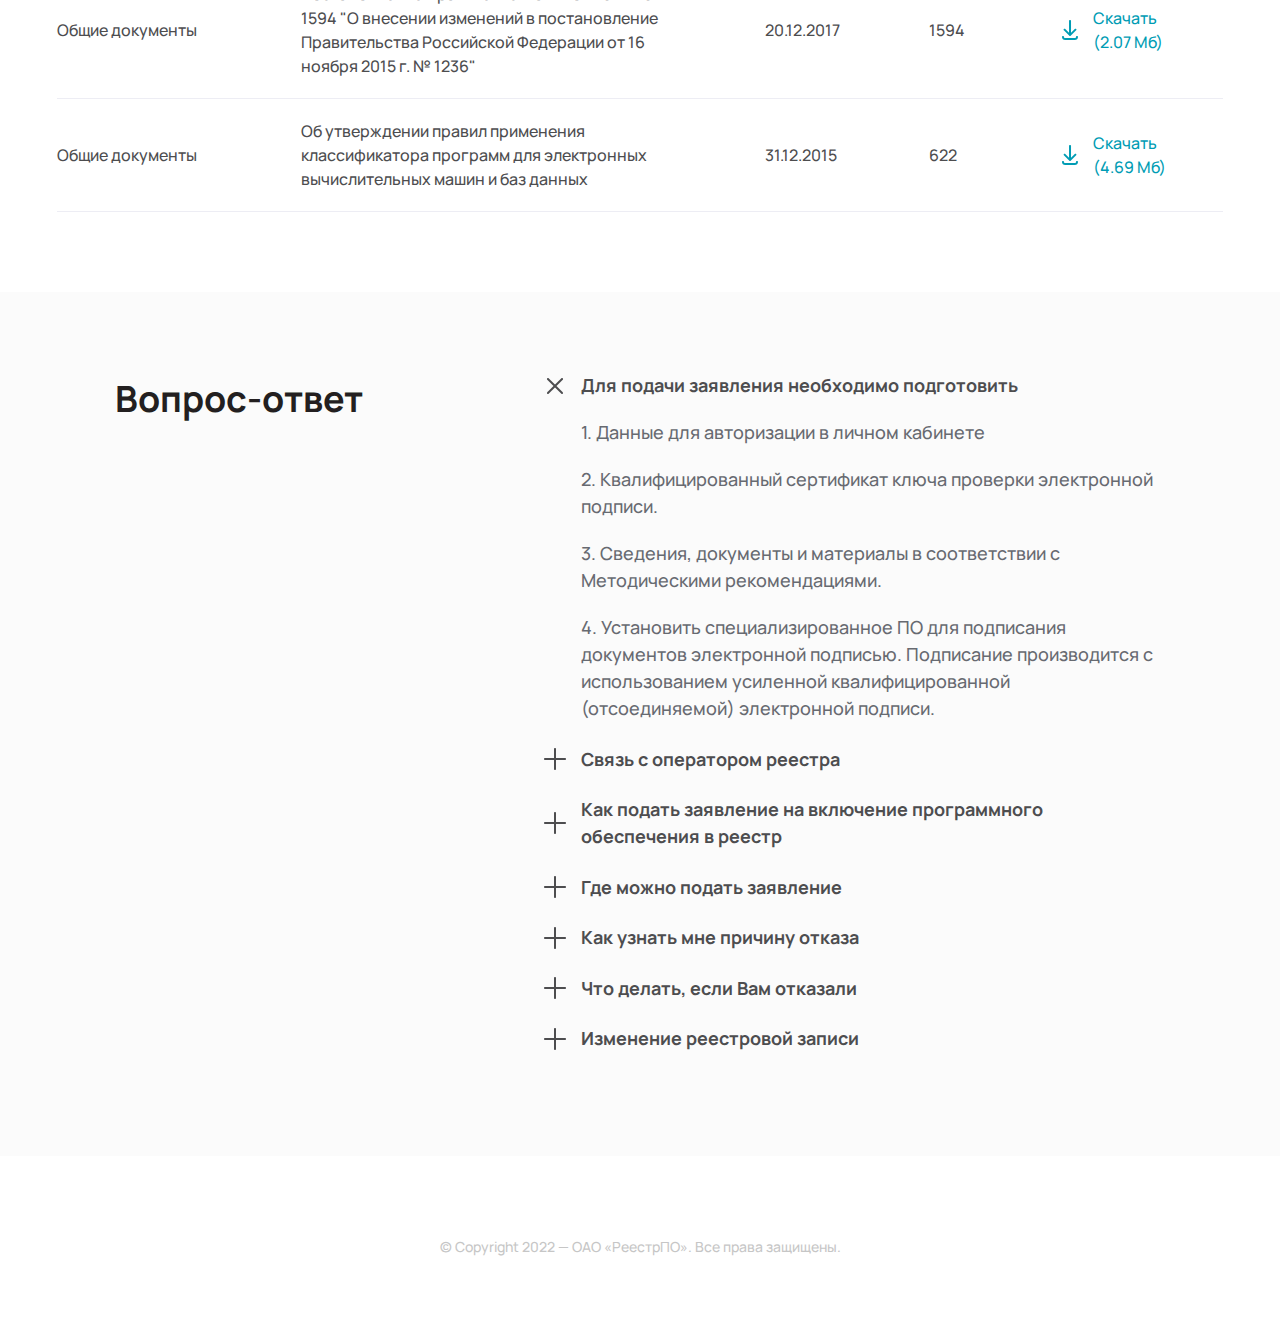
==== commit 85545d01: "feat: add footer" ====
--- a/index.html
+++ b/index.html
@@ -426,6 +426,12 @@
       </div>
     </section>
 
-    <footer class="footer"></footer>
+    <footer class="footer">
+      <div class="footer__wrapper wrapper">
+        <span class="footer__copyright"
+          >© Copyright 2022 — ОАО «РеестрПО». Все права защищены.</span
+        >
+      </div>
+    </footer>
   </body>
 </html>
--- a/style.css
+++ b/style.css
@@ -1058,4 +1058,31 @@
 .questions__wrapper .questions__description .description__item .item__text li {
   margin-bottom: 20px;
 }
+
+.footer {
+  width: 100%;
+  background-color: #ffffff;
+}
+
+.footer__copyright {
+  display: -webkit-box;
+  display: -ms-flexbox;
+  display: flex;
+  -webkit-box-pack: center;
+      -ms-flex-pack: center;
+          justify-content: center;
+  -webkit-box-align: center;
+      -ms-flex-align: center;
+          align-items: center;
+  -webkit-box-orient: horizontal;
+  -webkit-box-direction: normal;
+      -ms-flex-direction: row;
+          flex-direction: row;
+  -ms-flex-wrap: nowrap;
+      flex-wrap: nowrap;
+  padding: 80px 115px;
+  font-size: 1.4rem;
+  font-weight: 500;
+  color: #c6c6c6;
+}
 /*# sourceMappingURL=style.css.map */